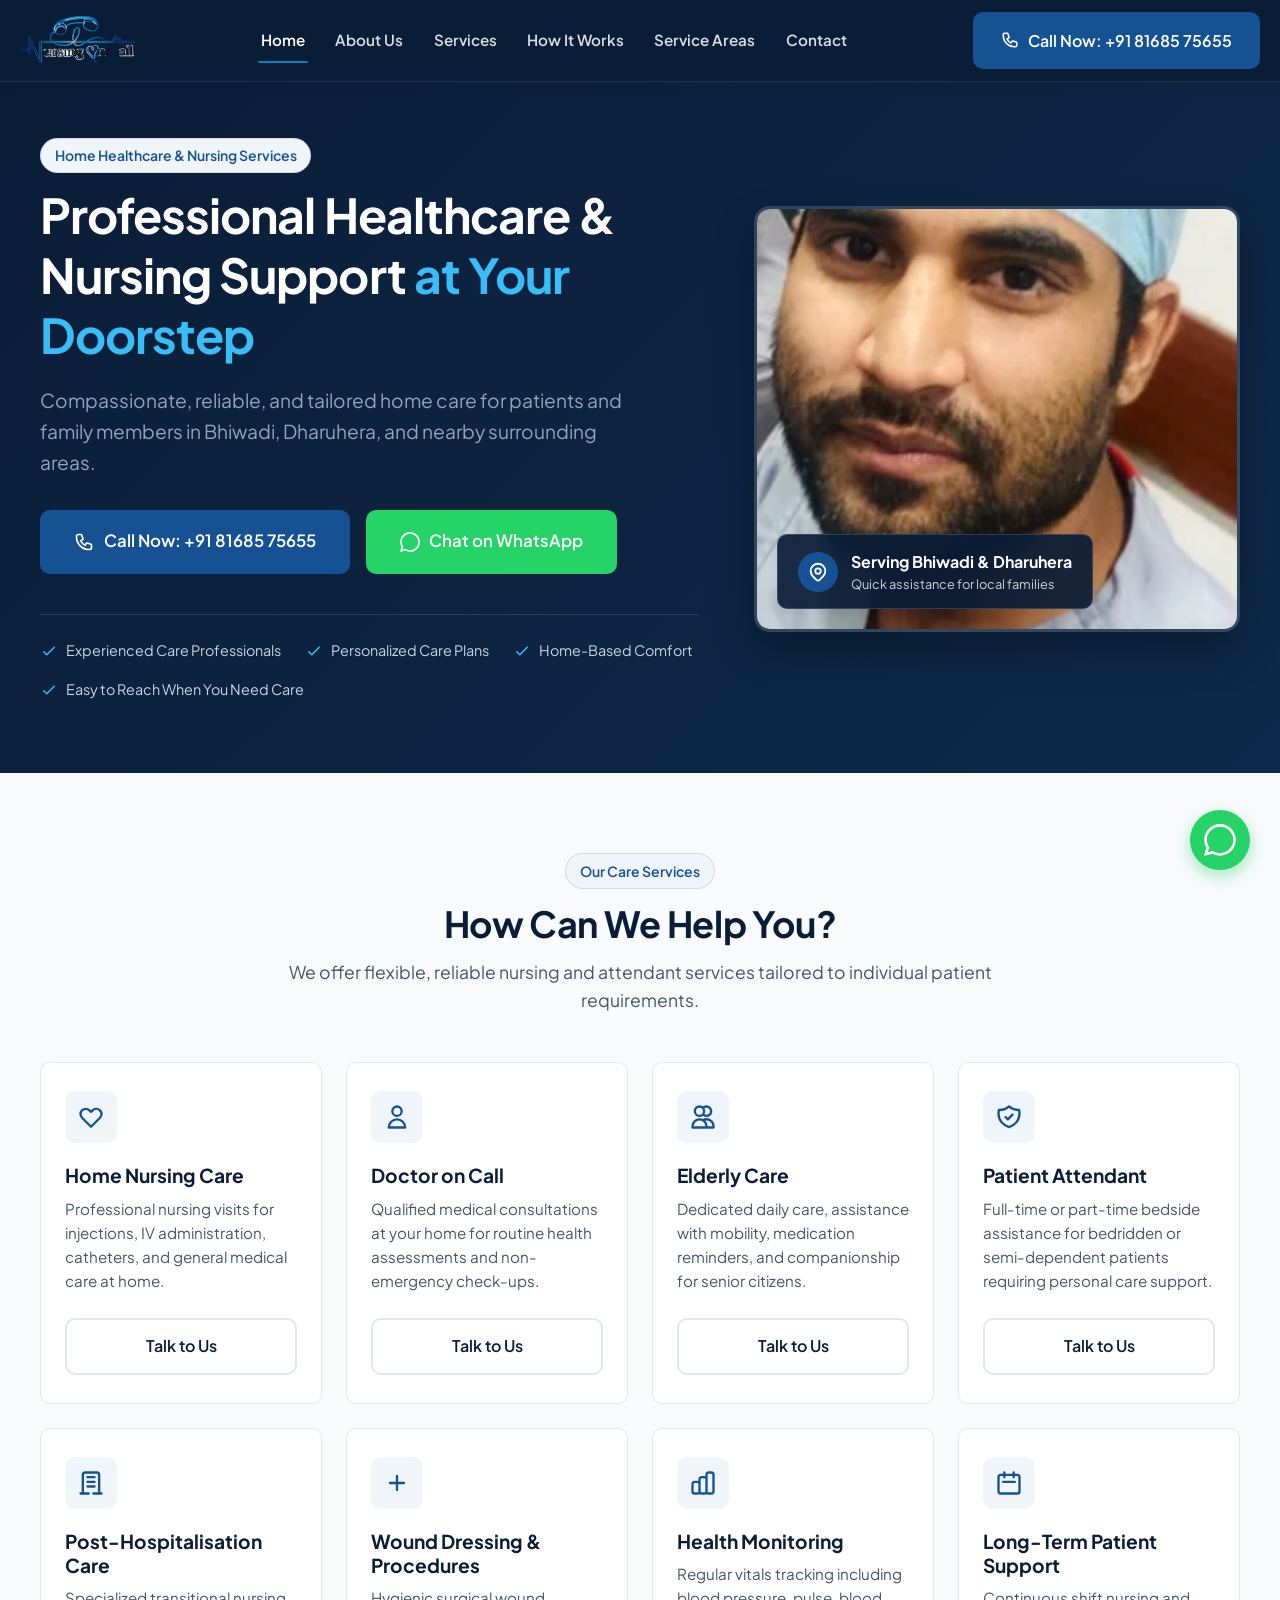
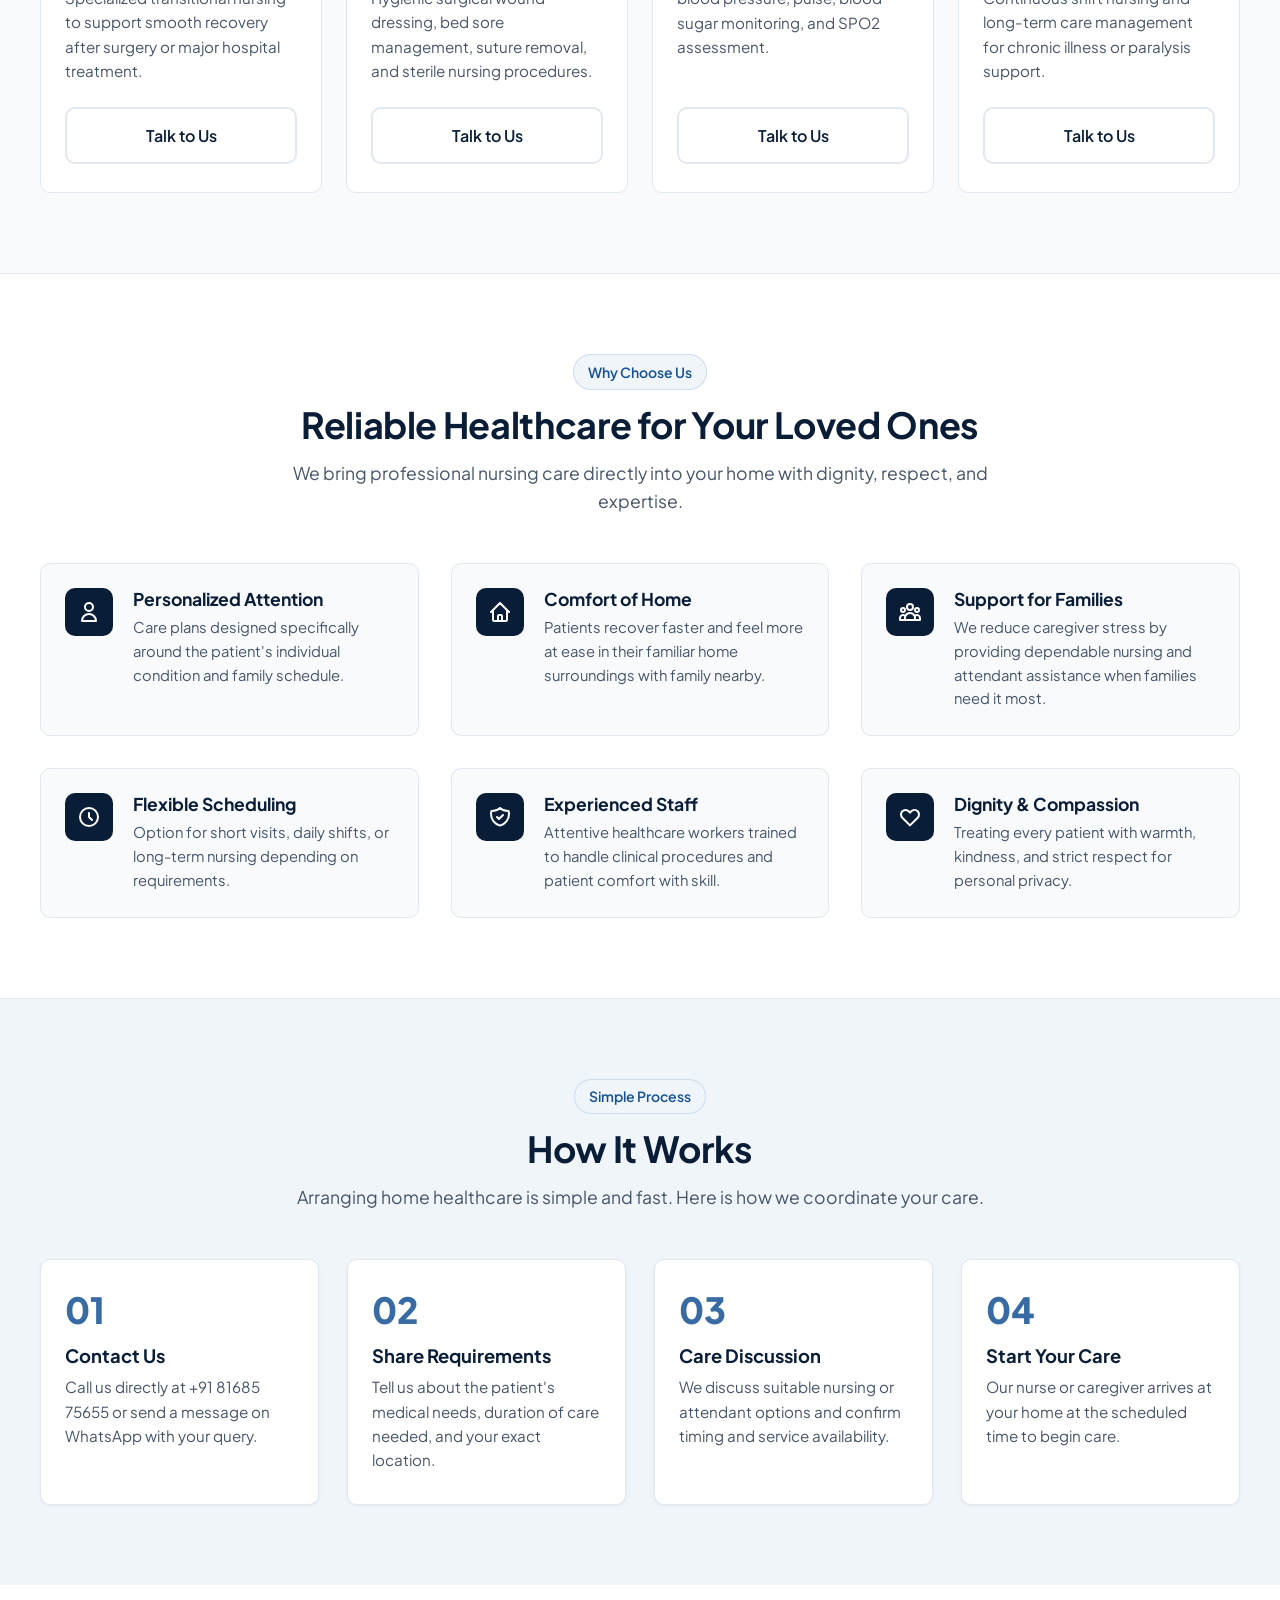
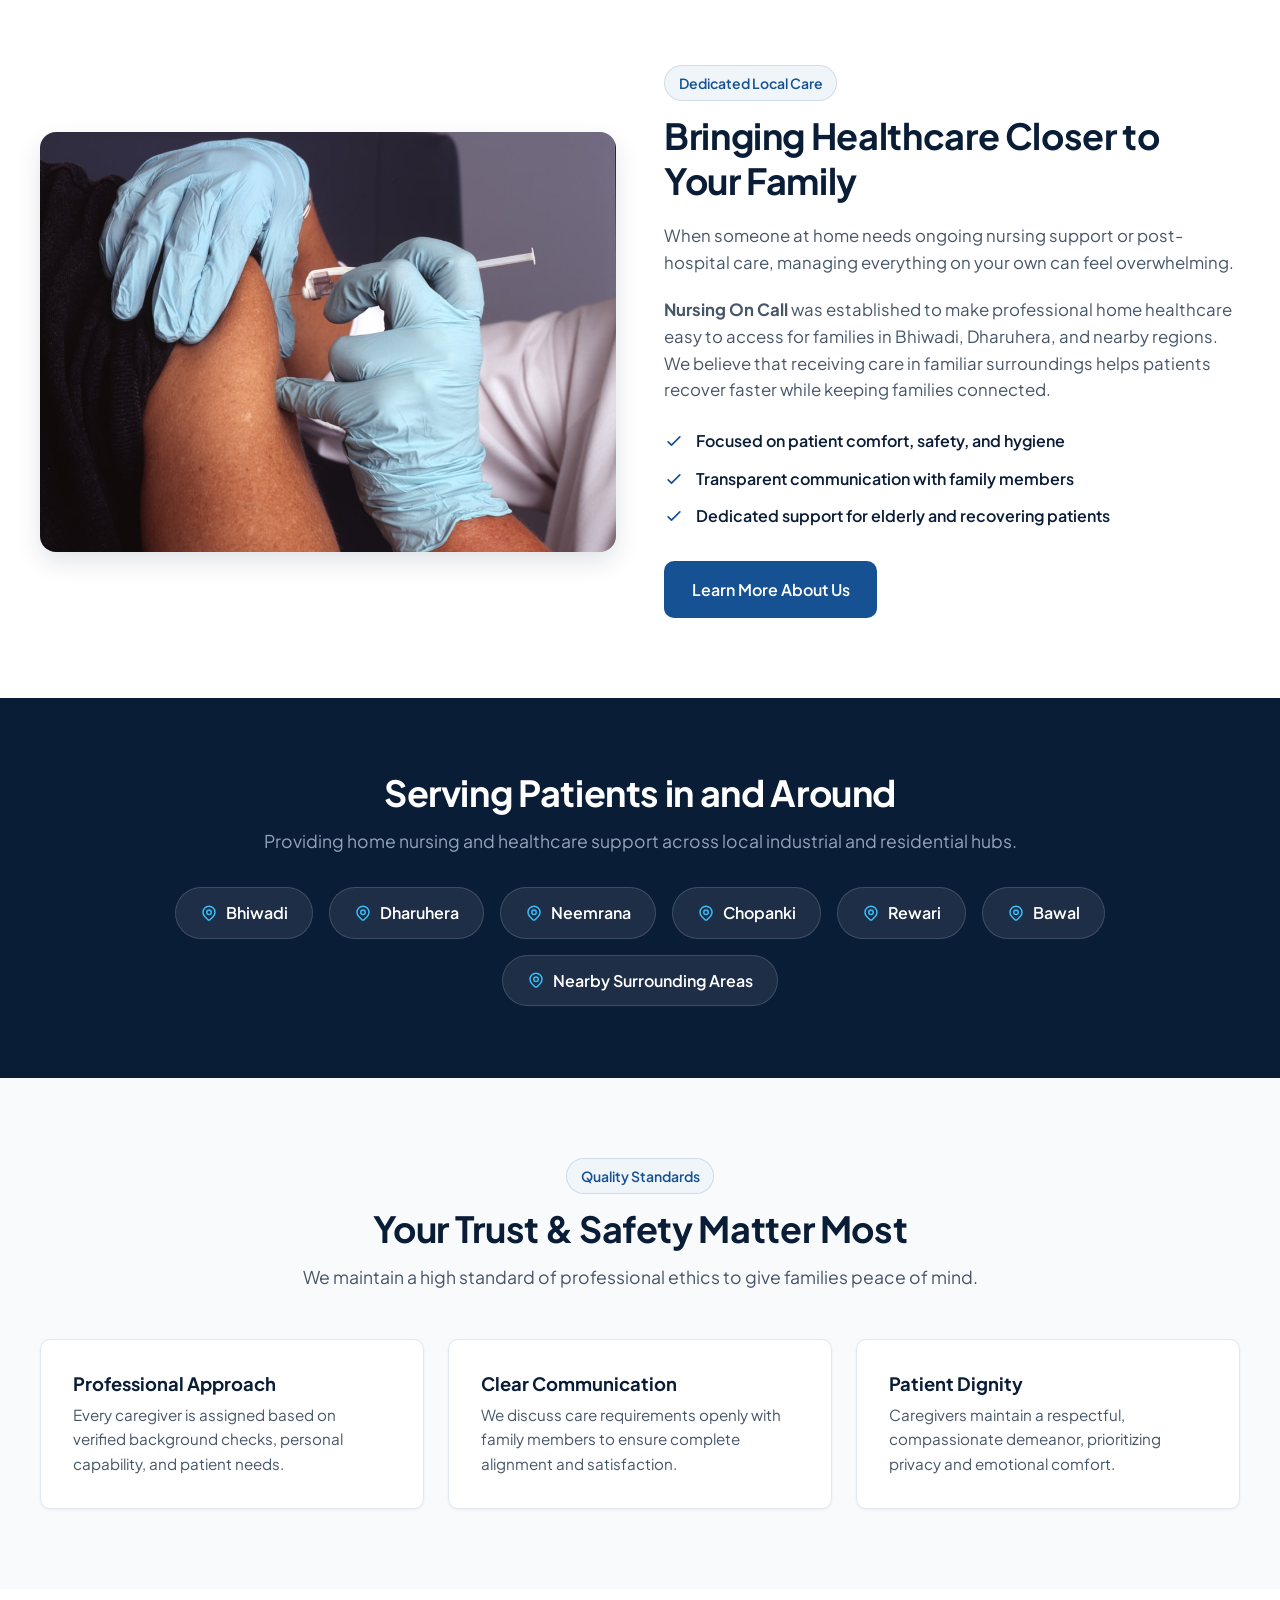
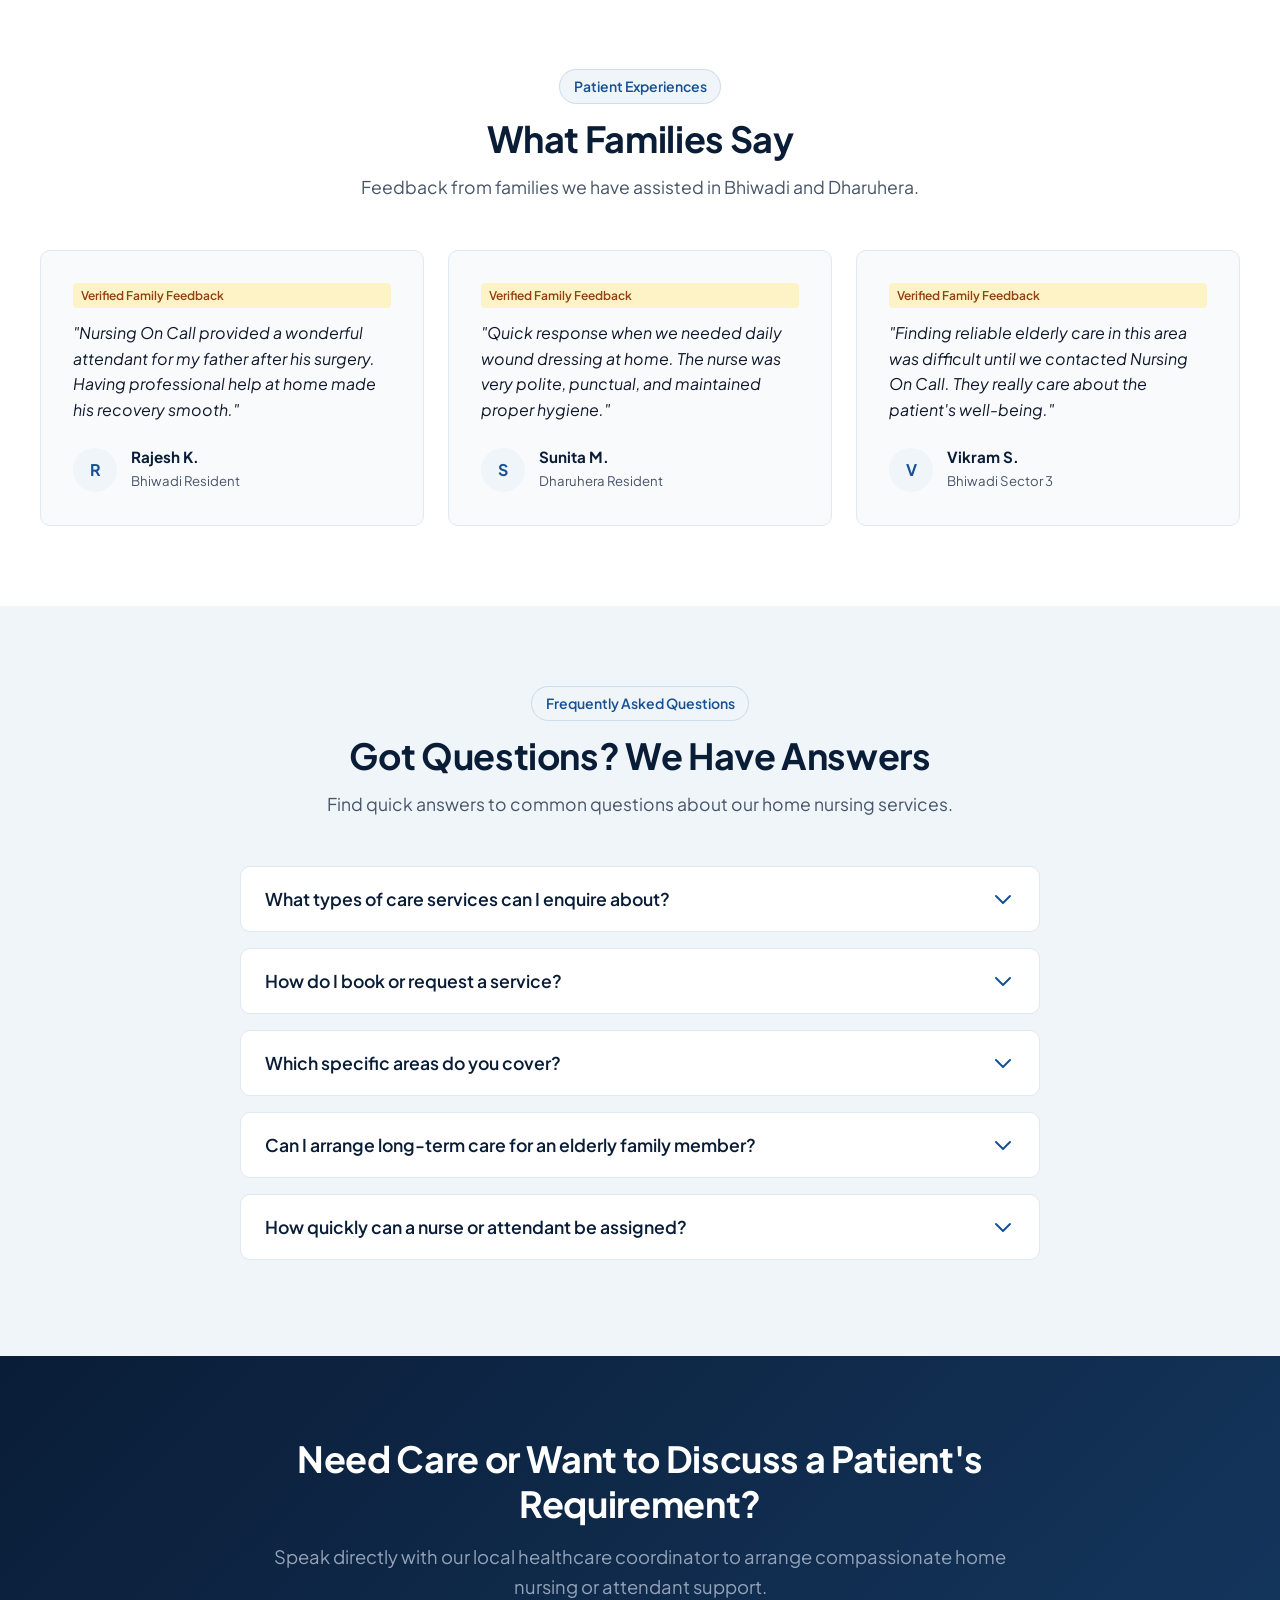
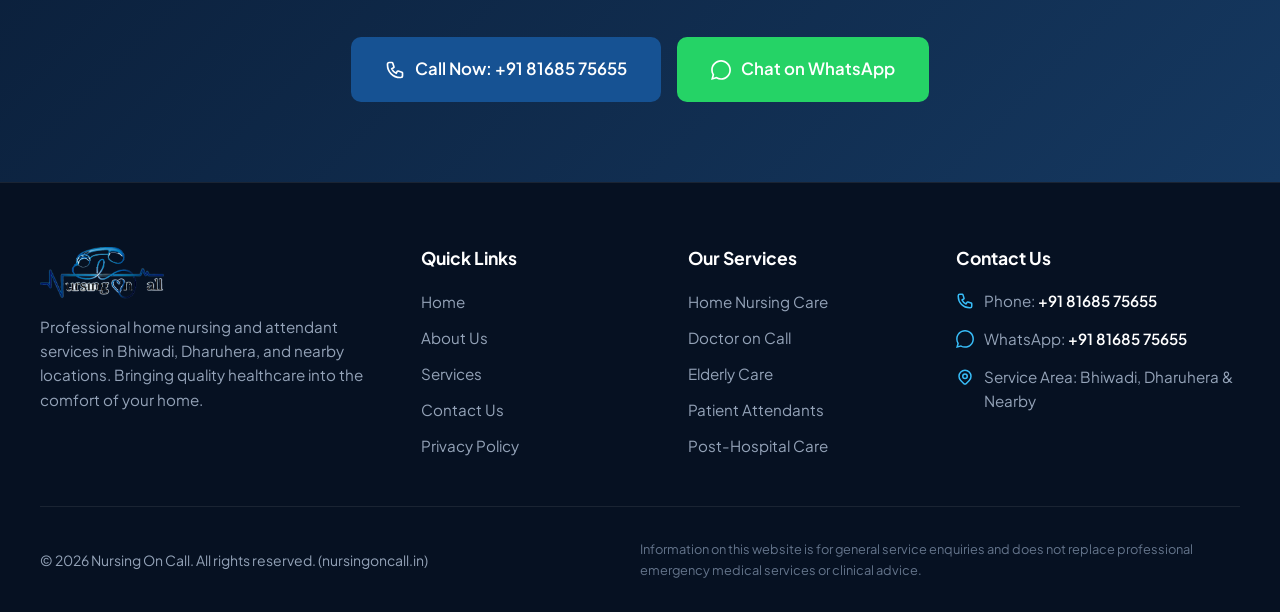
==== index.html @ bca787ae "first commit" ====
<!DOCTYPE html>
<html lang="en">
<head>
  <meta charset="UTF-8">
  <meta name="viewport" content="width=device-width, initial-scale=1.0">
  
  <!-- SEO Primary Meta Tags -->
  <title>Nursing On Call | Home Healthcare & Nursing Services in Bhiwadi & Dharuhera</title>
  <meta name="description" content="Professional home nursing care, doctor on call, elderly assistance, patient attendants, and post-hospitalisation support in Bhiwadi, Dharuhera & nearby areas. Call +91 81685 75655.">
  <meta name="keywords" content="home nursing services in Bhiwadi, nursing services in Bhiwadi, home healthcare in Bhiwadi, nursing support in Dharuhera, doctor on call Bhiwadi, patient attendant Dharuhera">
  <link rel="canonical" href="https://nursingoncall.in/">

  <!-- Open Graph / Facebook / WhatsApp -->
  <meta property="og:type" content="website">
  <meta property="og:url" content="https://nursingoncall.in/">
  <meta property="og:title" content="Nursing On Call | Home Healthcare & Nursing Services in Bhiwadi">
  <meta property="og:description" content="Reliable home nursing, elderly care, patient attendants, and doctor visits in Bhiwadi & Dharuhera. Call +91 81685 75655.">
  <meta property="og:image" content="https://nursingoncall.in/assets/logo_nusing.png">

  <!-- Google Fonts: Plus Jakarta Sans -->
  <link rel="preconnect" href="https://fonts.googleapis.com">
  <link rel="preconnect" href="https://fonts.gstatic.com" crossorigin>
  <link href="https://fonts.googleapis.com/css2?family=Plus+Jakarta+Sans:wght@400;500;600;700;800&display=swap" rel="stylesheet">

  <!-- Main Stylesheet -->
  <link rel="stylesheet" href="css/style.css">

  <!-- Favicon -->
  <link rel="icon" type="image/jpeg" href="assets/logo_nusing.png">
</head>
<body>

  <!-- ==========================================================================
       SITE HEADER & NAVIGATION
       ========================================================================== -->
  <header class="site-header">
    <div class="container header-inner">
      <a href="index.html" class="brand-logo" aria-label="Nursing On Call Homepage">
        <img src="assets/logo_nusing.png" alt="Nursing On Call Logo - Professional Home Healthcare" width="220" height="52">
      </a>

      <!-- Desktop & Mobile Navigation Links -->
      <nav id="navMenu" class="nav-menu" aria-label="Main Navigation">
        <a href="index.html" class="nav-link active">Home</a>
        <a href="about.html" class="nav-link">About Us</a>
        <a href="services.html" class="nav-link">Services</a>
        <a href="#how-it-works" class="nav-link">How It Works</a>
        <a href="#service-areas" class="nav-link">Service Areas</a>
        <a href="contact.html" class="nav-link">Contact</a>
        <div class="mobile-nav-cta">
          <a href="tel:+918168575655" class="btn btn-primary btn-block">
            <svg width="18" height="18" fill="none" stroke="currentColor" viewBox="0 0 24 24"><path stroke-linecap="round" stroke-linejoin="round" stroke-width="2" d="M3 5a2 2 0 012-2h3.28a1 1 0 01.948.684l1.498 4.493a1 1 0 01-.502 1.21l-2.257 1.13a11.042 11.042 0 005.516 5.516l1.13-2.257a1 1 0 011.21-.502l4.493 1.498a1 1 0 01.684.949V19a2 2 0 01-2 2h-1C9.716 21 3 14.284 3 6V5z"/></svg>
            Call +91 81685 75655
          </a>
          <a href="https://wa.me/918168575655?text=Hello%2C%20I%20would%20like%20to%20know%20more%20about%20Nursing%20On%20Call%20services." class="btn btn-whatsapp btn-block" target="_blank" rel="noopener">
            Chat on WhatsApp
          </a>
        </div>
      </nav>

      <!-- Right Actions (Desktop) -->
      <div class="header-actions">
        <a href="tel:+918168575655" class="btn btn-primary btn-header-call">
          <svg width="18" height="18" fill="none" stroke="currentColor" viewBox="0 0 24 24"><path stroke-linecap="round" stroke-linejoin="round" stroke-width="2" d="M3 5a2 2 0 012-2h3.28a1 1 0 01.948.684l1.498 4.493a1 1 0 01-.502 1.21l-2.257 1.13a11.042 11.042 0 005.516 5.516l1.13-2.257a1 1 0 011.21-.502l4.493 1.498a1 1 0 01.684.949V19a2 2 0 01-2 2h-1C9.716 21 3 14.284 3 6V5z"/></svg>
          Call Now: +91 81685 75655
        </a>

        <!-- Mobile Menu Toggle Button -->
        <button id="mobileNavToggle" class="mobile-nav-toggle" aria-label="Toggle navigation menu" aria-expanded="false">
          <svg width="28" height="28" fill="none" stroke="currentColor" viewBox="0 0 24 24">
            <path stroke-linecap="round" stroke-linejoin="round" stroke-width="2" d="M4 6h16M4 12h16M4 18h16"/>
          </svg>
        </button>
      </div>
    </div>
  </header>

  <!-- ==========================================================================
       HERO SECTION
       ========================================================================== -->
  <section class="hero-section">
    <div class="container">
      <div class="hero-grid">
        <div class="hero-content">
          <span class="section-tag">Home Healthcare & Nursing Services</span>
          <h1>Professional Healthcare & Nursing Support <span class="highlight">at Your Doorstep</span></h1>
          <p class="hero-subtitle">
            Compassionate, reliable, and tailored home care for patients and family members in Bhiwadi, Dharuhera, and nearby surrounding areas.
          </p>

          <div class="hero-ctas">
            <a href="tel:+918168575655" class="btn btn-primary btn-lg">
              <svg width="20" height="20" fill="none" stroke="currentColor" viewBox="0 0 24 24"><path stroke-linecap="round" stroke-linejoin="round" stroke-width="2" d="M3 5a2 2 0 012-2h3.28a1 1 0 01.948.684l1.498 4.493a1 1 0 01-.502 1.21l-2.257 1.13a11.042 11.042 0 005.516 5.516l1.13-2.257a1 1 0 011.21-.502l4.493 1.498a1 1 0 01.684.949V19a2 2 0 01-2 2h-1C9.716 21 3 14.284 3 6V5z"/></svg>
              Call Now: +91 81685 75655
            </a>
            <a href="https://wa.me/918168575655?text=Hello%2C%20I%20would%20like%20to%20know%20more%20about%20Nursing%20On%20Call%20services." class="btn btn-whatsapp btn-lg" target="_blank" rel="noopener">
              <svg width="20" height="20" fill="currentColor" viewBox="0 0 24 24"><path d="M.057 24l1.687-6.163c-1.041-1.804-1.588-3.849-1.587-5.946.003-6.556 5.338-11.891 11.893-11.891 3.181.001 6.167 1.24 8.413 3.488 2.245 2.248 3.481 5.236 3.48 8.414-.003 6.557-5.338 11.892-11.893 11.892-1.99-.001-3.951-.5-5.688-1.448l-6.305 1.654zm6.597-3.807c1.676.995 3.276 1.591 5.392 1.592 5.448 0 9.886-4.434 9.889-9.885.002-5.462-4.415-9.89-9.881-9.892-5.452 0-9.887 4.434-9.889 9.884-.001 2.225.651 3.891 1.746 5.634l-.999 3.648 3.742-.981z"/></svg>
              Chat on WhatsApp
            </a>
          </div>

          <!-- Trust Badges Strip -->
          <div class="hero-badge-strip">
            <div class="hero-trust-item">
              <svg width="18" height="18" fill="none" stroke="currentColor" viewBox="0 0 24 24"><path stroke-linecap="round" stroke-linejoin="round" stroke-width="2" d="M5 13l4 4L19 7"/></svg>
              <span>Experienced Care Professionals</span>
            </div>
            <div class="hero-trust-item">
              <svg width="18" height="18" fill="none" stroke="currentColor" viewBox="0 0 24 24"><path stroke-linecap="round" stroke-linejoin="round" stroke-width="2" d="M5 13l4 4L19 7"/></svg>
              <span>Personalized Care Plans</span>
            </div>
            <div class="hero-trust-item">
              <svg width="18" height="18" fill="none" stroke="currentColor" viewBox="0 0 24 24"><path stroke-linecap="round" stroke-linejoin="round" stroke-width="2" d="M5 13l4 4L19 7"/></svg>
              <span>Home-Based Comfort</span>
            </div>
            <div class="hero-trust-item">
              <svg width="18" height="18" fill="none" stroke="currentColor" viewBox="0 0 24 24"><path stroke-linecap="round" stroke-linejoin="round" stroke-width="2" d="M5 13l4 4L19 7"/></svg>
              <span>Easy to Reach When You Need Care</span>
            </div>
          </div>
        </div>

        <div class="hero-image-wrapper">
          <img src="assets/images/hero_nurse_care.png" alt="Nursing On Call nurse providing dedicated care to elderly patient at home" width="600" height="420" loading="eager">
          <div class="hero-floating-card">
            <div class="hero-floating-card-icon">
              <svg width="22" height="22" fill="none" stroke="#FFFFFF" viewBox="0 0 24 24"><path stroke-linecap="round" stroke-linejoin="round" stroke-width="2" d="M17.657 16.657L13.414 20.9a1.998 1.998 0 01-2.827 0l-4.244-4.243a8 8 0 1111.314 0z"/><path stroke-linecap="round" stroke-linejoin="round" stroke-width="2" d="M15 11a3 3 0 11-6 0 3 3 0 016 0z"/></svg>
            </div>
            <div>
              <strong>Serving Bhiwadi & Dharuhera</strong>
              <div style="font-size: 0.8rem; color: #CBD5E1;">Quick assistance for local families</div>
            </div>
          </div>
        </div>
      </div>
    </div>
  </section>

  <!-- ==========================================================================
       QUICK SERVICES SECTION
       ========================================================================== -->
  <section class="services-section" id="services">
    <div class="container">
      <div class="section-header">
        <span class="section-tag">Our Care Services</span>
        <h2>How Can We Help You?</h2>
        <p class="section-desc">We offer flexible, reliable nursing and attendant services tailored to individual patient requirements.</p>
      </div>

      <div class="services-grid">

        <!-- 1. Home Nursing Care -->
        <article class="service-card">
          <div class="service-icon">
            <svg fill="none" stroke="currentColor" viewBox="0 0 24 24"><path stroke-linecap="round" stroke-linejoin="round" stroke-width="2" d="M4.318 6.318a4.5 4.5 0 000 6.364L12 20.364l7.682-7.682a4.5 4.5 0 00-6.364-6.364L12 7.636l-1.318-1.318a4.5 4.5 0 00-6.364 0z"/></svg>
          </div>
          <h3>Home Nursing Care</h3>
          <p>Professional nursing visits for injections, IV administration, catheters, and general medical care at home.</p>
          <a href="#" data-wa-service="Home Nursing Care" class="btn btn-outline btn-block btn-service-enquire" target="_blank" rel="noopener">Talk to Us</a>
        </article>

        <!-- 2. Doctor on Call -->
        <article class="service-card">
          <div class="service-icon">
            <svg fill="none" stroke="currentColor" viewBox="0 0 24 24"><path stroke-linecap="round" stroke-linejoin="round" stroke-width="2" d="M16 7a4 4 0 11-8 0 4 4 0 018 0zM12 14a7 7 0 00-7 7h14a7 7 0 00-7-7z"/></svg>
          </div>
          <h3>Doctor on Call</h3>
          <p>Qualified medical consultations at your home for routine health assessments and non-emergency check-ups.</p>
          <a href="#" data-wa-service="Doctor on Call" class="btn btn-outline btn-block btn-service-enquire" target="_blank" rel="noopener">Talk to Us</a>
        </article>

        <!-- 3. Elderly Care -->
        <article class="service-card">
          <div class="service-icon">
            <svg fill="none" stroke="currentColor" viewBox="0 0 24 24"><path stroke-linecap="round" stroke-linejoin="round" stroke-width="2" d="M12 4.354a4 4 0 110 5.292M15 21H3v-1a6 6 0 0112 0v1zm0 0h6v-1a6 6 0 00-9-5.197M13 7a4 4 0 11-8 0 4 4 0 018 0z"/></svg>
          </div>
          <h3>Elderly Care</h3>
          <p>Dedicated daily care, assistance with mobility, medication reminders, and companionship for senior citizens.</p>
          <a href="#" data-wa-service="Elderly Care" class="btn btn-outline btn-block btn-service-enquire" target="_blank" rel="noopener">Talk to Us</a>
        </article>

        <!-- 4. Patient Attendant -->
        <article class="service-card">
          <div class="service-icon">
            <svg fill="none" stroke="currentColor" viewBox="0 0 24 24"><path stroke-linecap="round" stroke-linejoin="round" stroke-width="2" d="M9 12l2 2 4-4m5.618-4.016A11.955 11.955 0 0112 2.944a11.955 11.955 0 01-8.618 3.04A12.02 12.02 0 003 9c0 5.591 3.824 10.29 9 11.622 5.176-1.332 9-6.03 9-11.622 0-1.042-.133-2.052-.382-3.016z"/></svg>
          </div>
          <h3>Patient Attendant</h3>
          <p>Full-time or part-time bedside assistance for bedridden or semi-dependent patients requiring personal care support.</p>
          <a href="#" data-wa-service="Patient Attendant" class="btn btn-outline btn-block btn-service-enquire" target="_blank" rel="noopener">Talk to Us</a>
        </article>

        <!-- 5. Post-Hospitalisation Care -->
        <article class="service-card">
          <div class="service-icon">
            <svg fill="none" stroke="currentColor" viewBox="0 0 24 24"><path stroke-linecap="round" stroke-linejoin="round" stroke-width="2" d="M19 21V5a2 2 0 00-2-2H7a2 2 0 00-2 2v16m14 0h2m-2 0h-5m-9 0H3m2 0h5M9 7h6m-6 4h6m-6 4h6"/></svg>
          </div>
          <h3>Post-Hospitalisation Care</h3>
          <p>Specialized transitional nursing to support smooth recovery after surgery or major hospital treatment.</p>
          <a href="#" data-wa-service="Post-Hospitalisation Care" class="btn btn-outline btn-block btn-service-enquire" target="_blank" rel="noopener">Talk to Us</a>
        </article>

        <!-- 6. Wound Dressing & Basic Procedures -->
        <article class="service-card">
          <div class="service-icon">
            <svg fill="none" stroke="currentColor" viewBox="0 0 24 24"><path stroke-linecap="round" stroke-linejoin="round" stroke-width="2" d="M12 6v6m0 0v6m0-6h6m-6 0H6"/></svg>
          </div>
          <h3>Wound Dressing & Procedures</h3>
          <p>Hygienic surgical wound dressing, bed sore management, suture removal, and sterile nursing procedures.</p>
          <a href="#" data-wa-service="Wound Dressing & Basic Procedures" class="btn btn-outline btn-block btn-service-enquire" target="_blank" rel="noopener">Talk to Us</a>
        </article>

        <!-- 7. Health Monitoring -->
        <article class="service-card">
          <div class="service-icon">
            <svg fill="none" stroke="currentColor" viewBox="0 0 24 24"><path stroke-linecap="round" stroke-linejoin="round" stroke-width="2" d="M9 19v-6a2 2 0 00-2-2H5a2 2 0 00-2 2v6a2 2 0 002 2h2a2 2 0 002-2zm0 0V9a2 2 0 012-2h2a2 2 0 012 2v10m-6 0a2 2 0 002 2h2a2 2 0 002-2m0 0V5a2 2 0 012-2h2a2 2 0 012 2v14a2 2 0 01-2 2h-2a2 2 0 01-2-2z"/></svg>
          </div>
          <h3>Health Monitoring</h3>
          <p>Regular vitals tracking including blood pressure, pulse, blood sugar monitoring, and SPO2 assessment.</p>
          <a href="#" data-wa-service="Health Monitoring" class="btn btn-outline btn-block btn-service-enquire" target="_blank" rel="noopener">Talk to Us</a>
        </article>

        <!-- 8. Long-Term Patient Support -->
        <article class="service-card">
          <div class="service-icon">
            <svg fill="none" stroke="currentColor" viewBox="0 0 24 24"><path stroke-linecap="round" stroke-linejoin="round" stroke-width="2" d="M8 7V3m8 4V3m-9 8h10M5 21h14a2 2 0 002-2V7a2 2 0 00-2-2H5a2 2 0 00-2 2v12a2 2 0 002 2z"/></svg>
          </div>
          <h3>Long-Term Patient Support</h3>
          <p>Continuous shift nursing and long-term care management for chronic illness or paralysis support.</p>
          <a href="#" data-wa-service="Long-Term Patient Support" class="btn btn-outline btn-block btn-service-enquire" target="_blank" rel="noopener">Talk to Us</a>
        </article>

      </div>
    </div>
  </section>

  <!-- ==========================================================================
       WHY CHOOSE NURSING ON CALL
       ========================================================================== -->
  <section class="why-us-section">
    <div class="container">
      <div class="section-header">
        <span class="section-tag">Why Choose Us</span>
        <h2>Reliable Healthcare for Your Loved Ones</h2>
        <p class="section-desc">We bring professional nursing care directly into your home with dignity, respect, and expertise.</p>
      </div>

      <div class="why-grid">
        <div class="why-card">
          <div class="why-icon">
            <svg fill="none" stroke="currentColor" viewBox="0 0 24 24"><path stroke-linecap="round" stroke-linejoin="round" stroke-width="2" d="M16 7a4 4 0 11-8 0 4 4 0 018 0zM12 14a7 7 0 00-7 7h14a7 7 0 00-7-7z"/></svg>
          </div>
          <div class="why-content">
            <h3>Personalized Attention</h3>
            <p>Care plans designed specifically around the patient's individual condition and family schedule.</p>
          </div>
        </div>

        <div class="why-card">
          <div class="why-icon">
            <svg fill="none" stroke="currentColor" viewBox="0 0 24 24"><path stroke-linecap="round" stroke-linejoin="round" stroke-width="2" d="M3 12l2-2m0 0l7-7 7 7M5 10v10a1 1 0 001 1h3m10-11l2 2m-2-2v10a1 1 0 01-1 1h-3m-6 0a1 1 0 001-1v-4a1 1 0 011-1h2a1 1 0 011 1v4a1 1 0 001 1m-6 0h6"/></svg>
          </div>
          <div class="why-content">
            <h3>Comfort of Home</h3>
            <p>Patients recover faster and feel more at ease in their familiar home surroundings with family nearby.</p>
          </div>
        </div>

        <div class="why-card">
          <div class="why-icon">
            <svg fill="none" stroke="currentColor" viewBox="0 0 24 24"><path stroke-linecap="round" stroke-linejoin="round" stroke-width="2" d="M17 20h5v-2a3 3 0 00-5.356-1.857M17 20H7m10 0v-2c0-.656-.126-1.283-.356-1.857M7 20H2v-2a3 3 0 015.356-1.857M7 20v-2c0-.656.126-1.283.356-1.857m0 0a5.002 5.002 0 019.288 0M15 7a3 3 0 11-6 0 3 3 0 016 0zm6 3a2 2 0 11-4 0 2 2 0 014 0zM7 10a2 2 0 11-4 0 2 2 0 014 0z"/></svg>
          </div>
          <div class="why-content">
            <h3>Support for Families</h3>
            <p>We reduce caregiver stress by providing dependable nursing and attendant assistance when families need it most.</p>
          </div>
        </div>

        <div class="why-card">
          <div class="why-icon">
            <svg fill="none" stroke="currentColor" viewBox="0 0 24 24"><path stroke-linecap="round" stroke-linejoin="round" stroke-width="2" d="M12 8v4l3 3m6-3a9 9 0 11-18 0 9 9 0 0118 0z"/></svg>
          </div>
          <div class="why-content">
            <h3>Flexible Scheduling</h3>
            <p>Option for short visits, daily shifts, or long-term nursing depending on requirements.</p>
          </div>
        </div>

        <div class="why-card">
          <div class="why-icon">
            <svg fill="none" stroke="currentColor" viewBox="0 0 24 24"><path stroke-linecap="round" stroke-linejoin="round" stroke-width="2" d="M9 12l2 2 4-4m5.618-4.016A11.955 11.955 0 0112 2.944a11.955 11.955 0 01-8.618 3.04A12.02 12.02 0 003 9c0 5.591 3.824 10.29 9 11.622 5.176-1.332 9-6.03 9-11.622 0-1.042-.133-2.052-.382-3.016z"/></svg>
          </div>
          <div class="why-content">
            <h3>Experienced Staff</h3>
            <p>Attentive healthcare workers trained to handle clinical procedures and patient comfort with skill.</p>
          </div>
        </div>

        <div class="why-card">
          <div class="why-icon">
            <svg fill="none" stroke="currentColor" viewBox="0 0 24 24"><path stroke-linecap="round" stroke-linejoin="round" stroke-width="2" d="M4.318 6.318a4.5 4.5 0 000 6.364L12 20.364l7.682-7.682a4.5 4.5 0 00-6.364-6.364L12 7.636l-1.318-1.318a4.5 4.5 0 00-6.364 0z"/></svg>
          </div>
          <div class="why-content">
            <h3>Dignity & Compassion</h3>
            <p>Treating every patient with warmth, kindness, and strict respect for personal privacy.</p>
          </div>
        </div>
      </div>
    </div>
  </section>

  <!-- ==========================================================================
       HOW IT WORKS
       ========================================================================== -->
  <section class="how-it-works-section" id="how-it-works">
    <div class="container">
      <div class="section-header">
        <span class="section-tag">Simple Process</span>
        <h2>How It Works</h2>
        <p class="section-desc">Arranging home healthcare is simple and fast. Here is how we coordinate your care.</p>
      </div>

      <div class="steps-grid">
        <div class="step-card">
          <div class="step-number">01</div>
          <h3>Contact Us</h3>
          <p>Call us directly at +91 81685 75655 or send a message on WhatsApp with your query.</p>
        </div>

        <div class="step-card">
          <div class="step-number">02</div>
          <h3>Share Requirements</h3>
          <p>Tell us about the patient's medical needs, duration of care needed, and your exact location.</p>
        </div>

        <div class="step-card">
          <div class="step-number">03</div>
          <h3>Care Discussion</h3>
          <p>We discuss suitable nursing or attendant options and confirm timing and service availability.</p>
        </div>

        <div class="step-card">
          <div class="step-number">04</div>
          <h3>Start Your Care</h3>
          <p>Our nurse or caregiver arrives at your home at the scheduled time to begin care.</p>
        </div>
      </div>
    </div>
  </section>

  <!-- ==========================================================================
       HUMAN CARE / ABOUT SECTION
       ========================================================================== -->
  <section class="human-section">
    <div class="container">
      <div class="human-grid">
        <div class="human-image-wrapper">
          <img src="assets/images/about_home_care.jpg" alt="Nursing On Call representative discussing care plan with family in Bhiwadi" width="600" height="420" loading="lazy">
        </div>
        <div class="human-content">
          <span class="section-tag">Dedicated Local Care</span>
          <h2>Bringing Healthcare Closer to Your Family</h2>
          <p>
            When someone at home needs ongoing nursing support or post-hospital care, managing everything on your own can feel overwhelming.
          </p>
          <p>
            <strong>Nursing On Call</strong> was established to make professional home healthcare easy to access for families in Bhiwadi, Dharuhera, and nearby regions. We believe that receiving care in familiar surroundings helps patients recover faster while keeping families connected.
          </p>

          <ul class="human-bullet-list">
            <li class="human-bullet-item">
              <svg width="20" height="20" fill="none" stroke="currentColor" viewBox="0 0 24 24"><path stroke-linecap="round" stroke-linejoin="round" stroke-width="2" d="M5 13l4 4L19 7"/></svg>
              <span>Focused on patient comfort, safety, and hygiene</span>
            </li>
            <li class="human-bullet-item">
              <svg width="20" height="20" fill="none" stroke="currentColor" viewBox="0 0 24 24"><path stroke-linecap="round" stroke-linejoin="round" stroke-width="2" d="M5 13l4 4L19 7"/></svg>
              <span>Transparent communication with family members</span>
            </li>
            <li class="human-bullet-item">
              <svg width="20" height="20" fill="none" stroke="currentColor" viewBox="0 0 24 24"><path stroke-linecap="round" stroke-linejoin="round" stroke-width="2" d="M5 13l4 4L19 7"/></svg>
              <span>Dedicated support for elderly and recovering patients</span>
            </li>
          </ul>

          <a href="about.html" class="btn btn-primary">Learn More About Us</a>
        </div>
      </div>
    </div>
  </section>

  <!-- ==========================================================================
       SERVICE AREAS SECTION
       ========================================================================== -->
  <section class="service-areas-section" id="service-areas">
    <div class="container">
      <h2>Serving Patients in and Around</h2>
      <p class="section-desc">Providing home nursing and healthcare support across local industrial and residential hubs.</p>

      <div class="locations-grid">
        <div class="location-chip">
          <svg width="18" height="18" fill="none" stroke="currentColor" viewBox="0 0 24 24"><path stroke-linecap="round" stroke-linejoin="round" stroke-width="2" d="M17.657 16.657L13.414 20.9a1.998 1.998 0 01-2.827 0l-4.244-4.243a8 8 0 1111.314 0z"/><path stroke-linecap="round" stroke-linejoin="round" stroke-width="2" d="M15 11a3 3 0 11-6 0 3 3 0 016 0z"/></svg>
          Bhiwadi
        </div>
        <div class="location-chip">
          <svg width="18" height="18" fill="none" stroke="currentColor" viewBox="0 0 24 24"><path stroke-linecap="round" stroke-linejoin="round" stroke-width="2" d="M17.657 16.657L13.414 20.9a1.998 1.998 0 01-2.827 0l-4.244-4.243a8 8 0 1111.314 0z"/><path stroke-linecap="round" stroke-linejoin="round" stroke-width="2" d="M15 11a3 3 0 11-6 0 3 3 0 016 0z"/></svg>
          Dharuhera
        </div>
        <div class="location-chip">
          <svg width="18" height="18" fill="none" stroke="currentColor" viewBox="0 0 24 24"><path stroke-linecap="round" stroke-linejoin="round" stroke-width="2" d="M17.657 16.657L13.414 20.9a1.998 1.998 0 01-2.827 0l-4.244-4.243a8 8 0 1111.314 0z"/><path stroke-linecap="round" stroke-linejoin="round" stroke-width="2" d="M15 11a3 3 0 11-6 0 3 3 0 016 0z"/></svg>
          Neemrana
        </div>
        <div class="location-chip">
          <svg width="18" height="18" fill="none" stroke="currentColor" viewBox="0 0 24 24"><path stroke-linecap="round" stroke-linejoin="round" stroke-width="2" d="M17.657 16.657L13.414 20.9a1.998 1.998 0 01-2.827 0l-4.244-4.243a8 8 0 1111.314 0z"/><path stroke-linecap="round" stroke-linejoin="round" stroke-width="2" d="M15 11a3 3 0 11-6 0 3 3 0 016 0z"/></svg>
          Chopanki
        </div>
        <div class="location-chip">
          <svg width="18" height="18" fill="none" stroke="currentColor" viewBox="0 0 24 24"><path stroke-linecap="round" stroke-linejoin="round" stroke-width="2" d="M17.657 16.657L13.414 20.9a1.998 1.998 0 01-2.827 0l-4.244-4.243a8 8 0 1111.314 0z"/><path stroke-linecap="round" stroke-linejoin="round" stroke-width="2" d="M15 11a3 3 0 11-6 0 3 3 0 016 0z"/></svg>
          Rewari
        </div>
        <div class="location-chip">
          <svg width="18" height="18" fill="none" stroke="currentColor" viewBox="0 0 24 24"><path stroke-linecap="round" stroke-linejoin="round" stroke-width="2" d="M17.657 16.657L13.414 20.9a1.998 1.998 0 01-2.827 0l-4.244-4.243a8 8 0 1111.314 0z"/><path stroke-linecap="round" stroke-linejoin="round" stroke-width="2" d="M15 11a3 3 0 11-6 0 3 3 0 016 0z"/></svg>
          Bawal
        </div>
        <div class="location-chip">
          <svg width="18" height="18" fill="none" stroke="currentColor" viewBox="0 0 24 24"><path stroke-linecap="round" stroke-linejoin="round" stroke-width="2" d="M17.657 16.657L13.414 20.9a1.998 1.998 0 01-2.827 0l-4.244-4.243a8 8 0 1111.314 0z"/><path stroke-linecap="round" stroke-linejoin="round" stroke-width="2" d="M15 11a3 3 0 11-6 0 3 3 0 016 0z"/></svg>
          Nearby Surrounding Areas
        </div>
      </div>
    </div>
  </section>

  <!-- ==========================================================================
       TRUST & SAFETY SECTION
       ========================================================================== -->
  <section class="trust-section">
    <div class="container">
      <div class="section-header">
        <span class="section-tag">Quality Standards</span>
        <h2>Your Trust & Safety Matter Most</h2>
        <p class="section-desc">We maintain a high standard of professional ethics to give families peace of mind.</p>
      </div>

      <div class="trust-grid">
        <div class="trust-card">
          <h3>Professional Approach</h3>
          <p>Every caregiver is assigned based on verified background checks, personal capability, and patient needs.</p>
        </div>
        <div class="trust-card">
          <h3>Clear Communication</h3>
          <p>We discuss care requirements openly with family members to ensure complete alignment and satisfaction.</p>
        </div>
        <div class="trust-card">
          <h3>Patient Dignity</h3>
          <p>Caregivers maintain a respectful, compassionate demeanor, prioritizing privacy and emotional comfort.</p>
        </div>
      </div>
    </div>
  </section>

  <!-- ==========================================================================
       TESTIMONIALS SECTION
       ========================================================================== -->
  <section class="testimonials-section">
    <div class="container">
      <div class="section-header">
        <span class="section-tag">Patient Experiences</span>
        <h2>What Families Say</h2>
        <p class="section-desc">Feedback from families we have assisted in Bhiwadi and Dharuhera.</p>
      </div>

      <div class="testimonials-grid">
        
        <!-- Testimonial 1 -->
        <div class="testimonial-card">
          <span class="placeholder-badge">Verified Family Feedback</span>
          <p class="testimonial-text">"Nursing On Call provided a wonderful attendant for my father after his surgery. Having professional help at home made his recovery smooth."</p>
          <div class="testimonial-author">
            <div class="author-avatar">R</div>
            <div class="author-info">
              <h4>Rajesh K.</h4>
              <span>Bhiwadi Resident</span>
            </div>
          </div>
        </div>

        <!-- Testimonial 2 -->
        <div class="testimonial-card">
          <span class="placeholder-badge">Verified Family Feedback</span>
          <p class="testimonial-text">"Quick response when we needed daily wound dressing at home. The nurse was very polite, punctual, and maintained proper hygiene."</p>
          <div class="testimonial-author">
            <div class="author-avatar">S</div>
            <div class="author-info">
              <h4>Sunita M.</h4>
              <span>Dharuhera Resident</span>
            </div>
          </div>
        </div>

        <!-- Testimonial 3 -->
        <div class="testimonial-card">
          <span class="placeholder-badge">Verified Family Feedback</span>
          <p class="testimonial-text">"Finding reliable elderly care in this area was difficult until we contacted Nursing On Call. They really care about the patient's well-being."</p>
          <div class="testimonial-author">
            <div class="author-avatar">V</div>
            <div class="author-info">
              <h4>Vikram S.</h4>
              <span>Bhiwadi Sector 3</span>
            </div>
          </div>
        </div>

      </div>
    </div>
  </section>

  <!-- ==========================================================================
       FAQ SECTION
       ========================================================================== -->
  <section class="faq-section">
    <div class="container">
      <div class="section-header">
        <span class="section-tag">Frequently Asked Questions</span>
        <h2>Got Questions? We Have Answers</h2>
        <p class="section-desc">Find quick answers to common questions about our home nursing services.</p>
      </div>

      <div class="faq-container">
        
        <div class="faq-item">
          <button class="faq-question">
            <span>What types of care services can I enquire about?</span>
            <svg class="faq-icon" fill="none" stroke="currentColor" viewBox="0 0 24 24"><path stroke-linecap="round" stroke-linejoin="round" stroke-width="2" d="M19 9l-7 7-7-7"/></svg>
          </button>
          <div class="faq-answer">
            <div class="faq-answer-inner">
              You can enquire about home nursing care, doctor home visits, elderly care, patient attendants, post-hospital recovery, wound dressing, and health monitoring.
            </div>
          </div>
        </div>

        <div class="faq-item">
          <button class="faq-question">
            <span>How do I book or request a service?</span>
            <svg class="faq-icon" fill="none" stroke="currentColor" viewBox="0 0 24 24"><path stroke-linecap="round" stroke-linejoin="round" stroke-width="2" d="M19 9l-7 7-7-7"/></svg>
          </button>
          <div class="faq-answer">
            <div class="faq-answer-inner">
              Simply call us at +91 81685 75655 or click the WhatsApp button to chat with our team directly. We will discuss your requirement and confirm staff availability.
            </div>
          </div>
        </div>

        <div class="faq-item">
          <button class="faq-question">
            <span>Which specific areas do you cover?</span>
            <svg class="faq-icon" fill="none" stroke="currentColor" viewBox="0 0 24 24"><path stroke-linecap="round" stroke-linejoin="round" stroke-width="2" d="M19 9l-7 7-7-7"/></svg>
          </button>
          <div class="faq-answer">
            <div class="faq-answer-inner">
              We primarily serve Bhiwadi, Dharuhera, Neemrana, Chopanki, Rewari, Bawal, and nearby industrial/residential sectors. Contact us to verify coverage for your specific location.
            </div>
          </div>
        </div>

        <div class="faq-item">
          <button class="faq-question">
            <span>Can I arrange long-term care for an elderly family member?</span>
            <svg class="faq-icon" fill="none" stroke="currentColor" viewBox="0 0 24 24"><path stroke-linecap="round" stroke-linejoin="round" stroke-width="2" d="M19 9l-7 7-7-7"/></svg>
          </button>
          <div class="faq-answer">
            <div class="faq-answer-inner">
              Yes. We offer flexible shift-based nursing and long-term attendant support for senior citizens needing regular daily assistance.
            </div>
          </div>
        </div>

        <div class="faq-item">
          <button class="faq-question">
            <span>How quickly can a nurse or attendant be assigned?</span>
            <svg class="faq-icon" fill="none" stroke="currentColor" viewBox="0 0 24 24"><path stroke-linecap="round" stroke-linejoin="round" stroke-width="2" d="M19 9l-7 7-7-7"/></svg>
          </button>
          <div class="faq-answer">
            <div class="faq-answer-inner">
              Depending on staff availability and specific service requirements, we aim to coordinate support as promptly as possible after your initial call or message.
            </div>
          </div>
        </div>

      </div>
    </div>
  </section>

  <!-- ==========================================================================
       FINAL CALL-TO-ACTION SECTION
       ========================================================================== -->
  <section class="final-cta-section">
    <div class="container">
      <div class="final-cta-box">
        <h2>Need Care or Want to Discuss a Patient's Requirement?</h2>
        <p>Speak directly with our local healthcare coordinator to arrange compassionate home nursing or attendant support.</p>

        <div class="final-cta-buttons">
          <a href="tel:+918168575655" class="btn btn-primary btn-lg">
            <svg width="20" height="20" fill="none" stroke="currentColor" viewBox="0 0 24 24"><path stroke-linecap="round" stroke-linejoin="round" stroke-width="2" d="M3 5a2 2 0 012-2h3.28a1 1 0 01.948.684l1.498 4.493a1 1 0 01-.502 1.21l-2.257 1.13a11.042 11.042 0 005.516 5.516l1.13-2.257a1 1 0 011.21-.502l4.493 1.498a1 1 0 01.684.949V19a2 2 0 01-2 2h-1C9.716 21 3 14.284 3 6V5z"/></svg>
            Call Now: +91 81685 75655
          </a>
          <a href="https://wa.me/918168575655?text=Hello%2C%20I%20would%20like%20to%20know%20more%20about%20Nursing%20On%20Call%20services." class="btn btn-whatsapp btn-lg" target="_blank" rel="noopener">
            <svg width="20" height="20" fill="currentColor" viewBox="0 0 24 24"><path d="M.057 24l1.687-6.163c-1.041-1.804-1.588-3.849-1.587-5.946.003-6.556 5.338-11.891 11.893-11.891 3.181.001 6.167 1.24 8.413 3.488 2.245 2.248 3.481 5.236 3.48 8.414-.003 6.557-5.338 11.892-11.893 11.892-1.99-.001-3.951-.5-5.688-1.448l-6.305 1.654zm6.597-3.807c1.676.995 3.276 1.591 5.392 1.592 5.448 0 9.886-4.434 9.889-9.885.002-5.462-4.415-9.89-9.881-9.892-5.452 0-9.887 4.434-9.889 9.884-.001 2.225.651 3.891 1.746 5.634l-.999 3.648 3.742-.981z"/></svg>
            Chat on WhatsApp
          </a>
        </div>
      </div>
    </div>
  </section>

  <!-- ==========================================================================
       SITE FOOTER
       ========================================================================== -->
  <footer class="site-footer">
    <div class="container">
      <div class="footer-grid">
        <div class="footer-brand">
          <img src="assets/logo_nusing.png" alt="Nursing On Call Logo" width="200" height="48">
          <p>Professional home nursing and attendant services in Bhiwadi, Dharuhera, and nearby locations. Bringing quality healthcare into the comfort of your home.</p>
        </div>

        <div class="footer-column">
          <h3>Quick Links</h3>
          <ul class="footer-links">
            <li><a href="index.html">Home</a></li>
            <li><a href="about.html">About Us</a></li>
            <li><a href="services.html">Services</a></li>
            <li><a href="contact.html">Contact Us</a></li>
            <li><a href="privacy-policy.html">Privacy Policy</a></li>
          </ul>
        </div>

        <div class="footer-column">
          <h3>Our Services</h3>
          <ul class="footer-links">
            <li><a href="services.html">Home Nursing Care</a></li>
            <li><a href="services.html">Doctor on Call</a></li>
            <li><a href="services.html">Elderly Care</a></li>
            <li><a href="services.html">Patient Attendants</a></li>
            <li><a href="services.html">Post-Hospital Care</a></li>
          </ul>
        </div>

        <div class="footer-column">
          <h3>Contact Us</h3>
          <div class="footer-contact-info">
            <div class="footer-contact-item">
              <svg width="18" height="18" fill="none" stroke="currentColor" viewBox="0 0 24 24"><path stroke-linecap="round" stroke-linejoin="round" stroke-width="2" d="M3 5a2 2 0 012-2h3.28a1 1 0 01.948.684l1.498 4.493a1 1 0 01-.502 1.21l-2.257 1.13a11.042 11.042 0 005.516 5.516l1.13-2.257a1 1 0 011.21-.502l4.493 1.498a1 1 0 01.684.949V19a2 2 0 01-2 2h-1C9.716 21 3 14.284 3 6V5z"/></svg>
              <span>Phone: <a href="tel:+918168575655">+91 81685 75655</a></span>
            </div>
            <div class="footer-contact-item">
              <svg width="18" height="18" fill="currentColor" viewBox="0 0 24 24"><path d="M.057 24l1.687-6.163c-1.041-1.804-1.588-3.849-1.587-5.946.003-6.556 5.338-11.891 11.893-11.891 3.181.001 6.167 1.24 8.413 3.488 2.245 2.248 3.481 5.236 3.48 8.414-.003 6.557-5.338 11.892-11.893 11.892-1.99-.001-3.951-.5-5.688-1.448l-6.305 1.654zm6.597-3.807c1.676.995 3.276 1.591 5.392 1.592 5.448 0 9.886-4.434 9.889-9.885.002-5.462-4.415-9.89-9.881-9.892-5.452 0-9.887 4.434-9.889 9.884-.001 2.225.651 3.891 1.746 5.634l-.999 3.648 3.742-.981z"/></svg>
              <span>WhatsApp: <a href="https://wa.me/918168575655?text=Hello%2C%20I%20would%20like%20to%20know%20more%20about%20Nursing%20On%20Call%20services." target="_blank" rel="noopener">+91 81685 75655</a></span>
            </div>
            <div class="footer-contact-item">
              <svg width="18" height="18" fill="none" stroke="currentColor" viewBox="0 0 24 24"><path stroke-linecap="round" stroke-linejoin="round" stroke-width="2" d="M17.657 16.657L13.414 20.9a1.998 1.998 0 01-2.827 0l-4.244-4.243a8 8 0 1111.314 0z"/><path stroke-linecap="round" stroke-linejoin="round" stroke-width="2" d="M15 11a3 3 0 11-6 0 3 3 0 016 0z"/></svg>
              <span>Service Area: Bhiwadi, Dharuhera & Nearby</span>
            </div>
          </div>
        </div>
      </div>

      <div class="footer-bottom">
        <div>© 2026 Nursing On Call. All rights reserved. (nursingoncall.in)</div>
        <div class="footer-disclaimer">
          Information on this website is for general service enquiries and does not replace professional emergency medical services or clinical advice.
        </div>
      </div>
    </div>
  </footer>

  <!-- ==========================================================================
       PERSISTENT MOBILE BOTTOM ACTION BAR (< 768px)
       ========================================================================== -->
  <div class="mobile-bottom-bar" aria-label="Quick Mobile Actions">
    <a href="tel:+918168575655" class="mobile-action-btn call-btn">
      <svg width="20" height="20" fill="none" stroke="currentColor" viewBox="0 0 24 24"><path stroke-linecap="round" stroke-linejoin="round" stroke-width="2" d="M3 5a2 2 0 012-2h3.28a1 1 0 01.948.684l1.498 4.493a1 1 0 01-.502 1.21l-2.257 1.13a11.042 11.042 0 005.516 5.516l1.13-2.257a1 1 0 011.21-.502l4.493 1.498a1 1 0 01.684.949V19a2 2 0 01-2 2h-1C9.716 21 3 14.284 3 6V5z"/></svg>
      Call Now
    </a>
    <a href="https://wa.me/918168575655?text=Hello%2C%20I%20would%20like%20to%20know%20more%20about%20Nursing%20On%20Call%20services." class="mobile-action-btn wa-btn" target="_blank" rel="noopener">
      <svg width="20" height="20" fill="currentColor" viewBox="0 0 24 24"><path d="M.057 24l1.687-6.163c-1.041-1.804-1.588-3.849-1.587-5.946.003-6.556 5.338-11.891 11.893-11.891 3.181.001 6.167 1.24 8.413 3.488 2.245 2.248 3.481 5.236 3.48 8.414-.003 6.557-5.338 11.892-11.893 11.892-1.99-.001-3.951-.5-5.688-1.448l-6.305 1.654zm6.597-3.807c1.676.995 3.276 1.591 5.392 1.592 5.448 0 9.886-4.434 9.889-9.885.002-5.462-4.415-9.89-9.881-9.892-5.452 0-9.887 4.434-9.889 9.884-.001 2.225.651 3.891 1.746 5.634l-.999 3.648 3.742-.981z"/></svg>
      WhatsApp
    </a>
  </div>

  <!-- ==========================================================================
       FLOATING WHATSAPP BUTTON (GLOBAL)
       ========================================================================== -->
  <a href="https://wa.me/918168575655?text=Hello%2C%20I%20would%20like%20to%20know%20more%20about%20Nursing%20On%20Call%20services." class="floating-wa-btn" target="_blank" rel="noopener" aria-label="Chat with Nursing On Call on WhatsApp">
    <svg viewBox="0 0 24 24"><path d="M.057 24l1.687-6.163c-1.041-1.804-1.588-3.849-1.587-5.946.003-6.556 5.338-11.891 11.893-11.891 3.181.001 6.167 1.24 8.413 3.488 2.245 2.248 3.481 5.236 3.48 8.414-.003 6.557-5.338 11.892-11.893 11.892-1.99-.001-3.951-.5-5.688-1.448l-6.305 1.654zm6.597-3.807c1.676.995 3.276 1.591 5.392 1.592 5.448 0 9.886-4.434 9.889-9.885.002-5.462-4.415-9.89-9.881-9.892-5.452 0-9.887 4.434-9.889 9.884-.001 2.225.651 3.891 1.746 5.634l-.999 3.648 3.742-.981z"/></svg>
    <span class="floating-wa-tooltip">Chat with Nursing On Call</span>
  </a>

  <!-- JavaScript logic -->
  <script src="js/main.js"></script>
</body>
</html>
---- css/style.css ----
/* ==========================================================================
   NURSING ON CALL - OFFICIAL BRAND STYLESHEET
   Domain: nursingoncall.in
   Location: Bhiwadi / Dharuhera, India (+91 81685 75655)
   ========================================================================== */

/* --------------------------------------------------------------------------
   1. DESIGN SYSTEM & CSS VARIABLES
   -------------------------------------------------------------------------- */
:root {
  /* Brand Color Palette (Derived from logo_nusing.png) */
  --navy-dark: #0A1D37;      /* Deep professional dark navy for header/footer */
  --navy-surface: #0F2A4A;   /* Secondary dark surface */
  --blue-primary: #165293;   /* Healthcare blue - primary CTAs & badges */
  --blue-hover: #103F74;     /* Darker blue hover state */
  --blue-light: #F0F5FA;     /* Soft sky blue background for cards/sections */
  --blue-border: #CBD5E1;    /* Subtle border accent */
  --blue-accent: #0284C7;    /* Vibrant accent blue */
  
  /* WhatsApp Brand Color */
  --wa-green: #25D366;
  --wa-green-dark: #1DA851;

  /* Neutral Spectrum */
  --text-main: #0F172A;      /* Primary high-contrast text */
  --text-muted: #475569;     /* Secondary descriptive text */
  --bg-page: #F8FAFC;        /* Body background */
  --bg-white: #FFFFFF;       /* Card white background */
  --border-light: #E2E8F0;   /* Light divider border */

  /* Typography */
  --font-family: 'Plus Jakarta Sans', system-ui, -apple-system, BlinkMacSystemFont, 'Segoe UI', Roboto, sans-serif;
  
  /* Layout & Spacing */
  --container-max: 1240px;
  --radius-sm: 6px;
  --radius-md: 10px;
  --radius-lg: 16px;
  --radius-full: 9999px;
  
  /* Elevation Shadows */
  --shadow-sm: 0 1px 3px rgba(10, 29, 55, 0.06);
  --shadow-md: 0 4px 12px rgba(10, 29, 55, 0.08);
  --shadow-lg: 0 10px 25px rgba(10, 29, 55, 0.12);

  /* Transitions */
  --transition-fast: 0.2s ease;
  --transition-normal: 0.3s ease;
}

/* --------------------------------------------------------------------------
   2. RESET & BASE STYLES
   -------------------------------------------------------------------------- */
*, *::before, *::after {
  box-sizing: border-box;
  margin: 0;
  padding: 0;
}

html {
  font-size: 16px;
  scroll-behavior: smooth;
  -webkit-text-size-adjust: 100%;
}

body {
  font-family: var(--font-family);
  color: var(--text-main);
  background-color: var(--bg-page);
  line-height: 1.6;
  -webkit-font-smoothing: antialiased;
  padding-bottom: 70px; /* Space for mobile bottom action bar */
}

@media (min-width: 768px) {
  body {
    padding-bottom: 0;
  }
}

img {
  max-width: 100%;
  height: auto;
  display: block;
}

a {
  color: var(--blue-primary);
  text-decoration: none;
  transition: color var(--transition-fast);
}

a:hover {
  color: var(--blue-hover);
}

button, input, select, textarea {
  font-family: inherit;
  font-size: inherit;
}

/* Focus styles for Accessibility */
:focus-visible {
  outline: 3px solid var(--blue-accent);
  outline-offset: 2px;
}

.container {
  width: 100%;
  max-width: var(--container-max);
  margin: 0 auto;
  padding: 0 1.25rem;
}

.sr-only {
  position: absolute;
  width: 1px;
  height: 1px;
  padding: 0;
  margin: -1px;
  overflow: hidden;
  clip: rect(0, 0, 0, 0);
  white-space: nowrap;
  border-width: 0;
}

/* --------------------------------------------------------------------------
   3. TYPOGRAPHY & SECTION HEADINGS
   -------------------------------------------------------------------------- */
h1, h2, h3, h4, h5, h6 {
  color: var(--navy-dark);
  font-weight: 700;
  line-height: 1.25;
}

h1 {
  font-size: clamp(2rem, 4vw, 3rem);
  letter-spacing: -0.02em;
}

h2 {
  font-size: clamp(1.6rem, 3vw, 2.25rem);
  letter-spacing: -0.01em;
}

h3 {
  font-size: clamp(1.2rem, 2vw, 1.5rem);
}

.section-tag {
  display: inline-flex;
  align-items: center;
  gap: 0.5rem;
  padding: 0.35rem 0.85rem;
  background-color: var(--blue-light);
  color: var(--blue-primary);
  font-size: 0.875rem;
  font-weight: 600;
  border-radius: var(--radius-full);
  margin-bottom: 0.75rem;
  border: 1px solid rgba(22, 82, 147, 0.15);
}

.section-header {
  text-align: center;
  max-width: 720px;
  margin: 0 auto 3rem auto;
}

.section-header.left-aligned {
  text-align: left;
  margin-left: 0;
}

.section-desc {
  color: var(--text-muted);
  font-size: 1.1rem;
  margin-top: 0.75rem;
}

/* --------------------------------------------------------------------------
   4. BUTTONS & CALL-TO-ACTIONS
   -------------------------------------------------------------------------- */
.btn {
  display: inline-flex;
  align-items: center;
  justify-content: center;
  gap: 0.6rem;
  padding: 0.85rem 1.6rem;
  font-weight: 600;
  font-size: 1rem;
  border-radius: var(--radius-md);
  border: 2px solid transparent;
  cursor: pointer;
  transition: all var(--transition-fast);
  text-align: center;
  white-space: nowrap;
}

.btn-primary {
  background-color: var(--blue-primary);
  color: var(--bg-white);
}

.btn-primary:hover {
  background-color: var(--blue-hover);
  color: var(--bg-white);
  box-shadow: 0 4px 12px rgba(22, 82, 147, 0.25);
}

.btn-whatsapp {
  background-color: var(--wa-green);
  color: var(--bg-white);
}

.btn-whatsapp:hover {
  background-color: var(--wa-green-dark);
  color: var(--bg-white);
  box-shadow: 0 4px 12px rgba(37, 211, 102, 0.3);
}

.btn-outline {
  background-color: transparent;
  color: var(--navy-dark);
  border-color: var(--border-light);
}

.btn-outline:hover {
  background-color: var(--blue-light);
  border-color: var(--blue-primary);
  color: var(--blue-primary);
}

.btn-outline-white {
  background-color: transparent;
  color: var(--bg-white);
  border-color: rgba(255, 255, 255, 0.4);
}

.btn-outline-white:hover {
  background-color: rgba(255, 255, 255, 0.15);
  border-color: var(--bg-white);
  color: var(--bg-white);
}

.btn-lg {
  padding: 1.05rem 2rem;
  font-size: 1.05rem;
}

.btn-sm {
  padding: 0.5rem 1rem;
  font-size: 0.875rem;
}

.btn-block {
  width: 100%;
}

/* --------------------------------------------------------------------------
   5. HEADER & NAVIGATION (FIXED & RESPONSIVE)
   -------------------------------------------------------------------------- */
.site-header {
  position: sticky;
  top: 0;
  z-index: 1000;
  background-color: var(--navy-dark);
  border-bottom: 1px solid rgba(255, 255, 255, 0.1);
  box-shadow: var(--shadow-md);
}

.header-inner {
  display: flex;
  align-items: center;
  justify-content: space-between;
  gap: 1.5rem;
  min-height: 80px;
  padding: 0.75rem 0;
}

.brand-logo {
  display: flex;
  align-items: center;
  flex-shrink: 0;
  text-decoration: none;
}

.brand-logo img {
  height: 48px;
  max-height: 48px;
  width: auto;
  object-fit: contain;
  border-radius: var(--radius-sm);
  transition: transform var(--transition-fast);
}

.brand-logo:hover img {
  transform: scale(1.02);
}

.nav-menu {
  display: flex;
  align-items: center;
  gap: 1.5rem;
  list-style: none;
  margin: 0;
  padding: 0;
}

.nav-link {
  color: rgba(255, 255, 255, 0.85);
  font-size: 0.95rem;
  font-weight: 600;
  padding: 0.4rem 0.2rem;
  position: relative;
  white-space: nowrap;
  transition: color var(--transition-fast);
}

.nav-link:hover,
.nav-link.active {
  color: var(--bg-white);
}

.nav-link.active::after {
  content: '';
  position: absolute;
  bottom: -4px;
  left: 0;
  width: 100%;
  height: 2px;
  background-color: var(--blue-accent);
  border-radius: 2px;
}

/* Mobile CTAs strictly hidden on desktop */
.mobile-nav-cta {
  display: none !important;
}

.header-actions {
  display: flex;
  align-items: center;
  gap: 1rem;
  flex-shrink: 0;
}

.mobile-nav-toggle {
  display: none;
  background: transparent;
  border: 1px solid rgba(255, 255, 255, 0.2);
  border-radius: var(--radius-sm);
  color: var(--bg-white);
  font-size: 1.5rem;
  cursor: pointer;
  padding: 0.4rem 0.6rem;
  align-items: center;
  justify-content: center;
  transition: background-color var(--transition-fast);
}

.mobile-nav-toggle:hover {
  background-color: rgba(255, 255, 255, 0.1);
}

/* --------------------------------------------------------------------------
   RESPONSIVE NAVBAR (MOBILE & TABLET: <= 991px)
   -------------------------------------------------------------------------- */
@media (max-width: 991px) {
  .header-inner {
    min-height: 70px;
    height: 70px;
    padding: 0.5rem 0;
  }

  .brand-logo img {
    height: 42px;
    max-height: 42px;
  }

  .header-actions .btn-header-call span {
    display: none; /* Icon-only on mobile header to save space */
  }

  .header-actions .btn-header-call {
    padding: 0.5rem 0.75rem;
    font-size: 0.875rem;
  }

  .mobile-nav-toggle {
    display: flex;
  }

  .nav-menu {
    position: fixed;
    top: 70px;
    left: 0;
    width: 100%;
    height: calc(100vh - 70px);
    background-color: var(--navy-dark);
    flex-direction: column;
    align-items: stretch;
    padding: 1.5rem 1.25rem;
    gap: 0.5rem;
    overflow-y: auto;
    box-shadow: var(--shadow-lg);
    border-bottom: 3px solid var(--blue-primary);
    transform: translateY(-120%);
    opacity: 0;
    visibility: hidden;
    transition: transform 0.3s cubic-bezier(0.16, 1, 0.3, 1), opacity 0.3s ease, visibility 0.3s ease;
    z-index: 999;
  }

  .nav-menu.is-active {
    transform: translateY(0);
    opacity: 1;
    visibility: visible;
  }

  .nav-link {
    display: block;
    font-size: 1.1rem;
    padding: 0.85rem 1rem;
    border-radius: var(--radius-md);
    border-bottom: 1px solid rgba(255, 255, 255, 0.05);
  }

  .nav-link:hover,
  .nav-link.active {
    background-color: rgba(255, 255, 255, 0.08);
  }

  .nav-link.active::after {
    display: none;
  }

  .mobile-nav-cta {
    display: flex !important;
    flex-direction: column;
    gap: 0.75rem;
    margin-top: 1.5rem;
    padding-top: 1.5rem;
    border-top: 1px solid rgba(255, 255, 255, 0.15);
  }
}

/* --------------------------------------------------------------------------
   6. HERO SECTION
   -------------------------------------------------------------------------- */
.hero-section {
  position: relative;
  background: linear-gradient(135deg, var(--navy-dark) 0%, var(--navy-surface) 100%);
  color: var(--bg-white);
  padding: 3.5rem 0 4.5rem 0;
  overflow: hidden;
}

.hero-grid {
  display: grid;
  grid-template-columns: 1fr;
  gap: 2.5rem;
  align-items: center;
}

@media (min-width: 992px) {
  .hero-grid {
    grid-template-columns: 1.15fr 0.85fr;
    gap: 3.5rem;
  }
}

.hero-content h1 {
  color: var(--bg-white);
  margin-bottom: 1.25rem;
}

.hero-content .highlight {
  color: #38BDF8;
}

.hero-subtitle {
  font-size: 1.2rem;
  color: #94A3B8;
  margin-bottom: 2rem;
  max-width: 600px;
  line-height: 1.6;
}

.hero-ctas {
  display: flex;
  flex-wrap: wrap;
  gap: 1rem;
  margin-bottom: 2.5rem;
}

.hero-badge-strip {
  display: flex;
  flex-wrap: wrap;
  gap: 1rem 1.5rem;
  padding-top: 1.5rem;
  border-top: 1px solid rgba(255, 255, 255, 0.12);
}

.hero-trust-item {
  display: flex;
  align-items: center;
  gap: 0.5rem;
  font-size: 0.9rem;
  color: #CBD5E1;
}

.hero-trust-item svg {
  color: #38BDF8;
  flex-shrink: 0;
}

.hero-image-wrapper {
  position: relative;
  border-radius: var(--radius-lg);
  overflow: hidden;
  box-shadow: 0 20px 40px rgba(0, 0, 0, 0.3);
  border: 3px solid rgba(255, 255, 255, 0.15);
}

.hero-image-wrapper img {
  width: 100%;
  height: 420px;
  object-fit: cover;
}

.hero-floating-card {
  position: absolute;
  bottom: 1.25rem;
  left: 1.25rem;
  background-color: rgba(10, 29, 55, 0.92);
  backdrop-filter: blur(8px);
  padding: 0.85rem 1.25rem;
  border-radius: var(--radius-md);
  border: 1px solid rgba(255, 255, 255, 0.15);
  display: flex;
  align-items: center;
  gap: 0.85rem;
  color: var(--bg-white);
  box-shadow: var(--shadow-md);
}

.hero-floating-card-icon {
  width: 40px;
  height: 40px;
  background-color: var(--blue-primary);
  border-radius: 50%;
  display: flex;
  align-items: center;
  justify-content: center;
}

/* --------------------------------------------------------------------------
   7. QUICK SERVICES SECTION
   -------------------------------------------------------------------------- */
.services-section {
  padding: 5rem 0;
  background-color: var(--bg-page);
}

.services-grid {
  display: grid;
  grid-template-columns: repeat(1, 1fr);
  gap: 1.5rem;
}

@media (min-width: 640px) {
  .services-grid {
    grid-template-columns: repeat(2, 1fr);
  }
}

@media (min-width: 1024px) {
  .services-grid {
    grid-template-columns: repeat(4, 1fr);
  }
}

.service-card {
  background-color: var(--bg-white);
  border: 1px solid var(--border-light);
  border-radius: var(--radius-md);
  padding: 1.75rem 1.5rem;
  display: flex;
  flex-direction: column;
  height: 100%;
  transition: transform var(--transition-fast), box-shadow var(--transition-fast), border-color var(--transition-fast);
}

.service-card:hover {
  transform: translateY(-4px);
  box-shadow: var(--shadow-md);
  border-color: var(--blue-primary);
}

.service-icon {
  width: 52px;
  height: 52px;
  border-radius: var(--radius-md);
  background-color: var(--blue-light);
  color: var(--blue-primary);
  display: flex;
  align-items: center;
  justify-content: center;
  margin-bottom: 1.25rem;
}

.service-icon svg {
  width: 28px;
  height: 28px;
}

.service-card h3 {
  font-size: 1.2rem;
  margin-bottom: 0.6rem;
}

.service-card p {
  color: var(--text-muted);
  font-size: 0.95rem;
  margin-bottom: 1.5rem;
  flex-grow: 1;
}

.service-card .btn-service-enquire {
  margin-top: auto;
}

/* --------------------------------------------------------------------------
   8. WHY CHOOSE NURSING ON CALL
   -------------------------------------------------------------------------- */
.why-us-section {
  padding: 5rem 0;
  background-color: var(--bg-white);
  border-top: 1px solid var(--border-light);
  border-bottom: 1px solid var(--border-light);
}

.why-grid {
  display: grid;
  grid-template-columns: repeat(1, 1fr);
  gap: 2rem;
}

@media (min-width: 768px) {
  .why-grid {
    grid-template-columns: repeat(2, 1fr);
  }
}

@media (min-width: 1024px) {
  .why-grid {
    grid-template-columns: repeat(3, 1fr);
  }
}

.why-card {
  display: flex;
  gap: 1.25rem;
  padding: 1.5rem;
  background-color: var(--bg-page);
  border-radius: var(--radius-md);
  border: 1px solid var(--border-light);
}

.why-icon {
  width: 48px;
  height: 48px;
  background-color: var(--navy-dark);
  color: var(--bg-white);
  border-radius: var(--radius-md);
  display: flex;
  align-items: center;
  justify-content: center;
  flex-shrink: 0;
}

.why-icon svg {
  width: 24px;
  height: 24px;
}

.why-content h3 {
  font-size: 1.1rem;
  margin-bottom: 0.4rem;
}

.why-content p {
  color: var(--text-muted);
  font-size: 0.925rem;
}

/* --------------------------------------------------------------------------
   9. HOW IT WORKS
   -------------------------------------------------------------------------- */
.how-it-works-section {
  padding: 5rem 0;
  background-color: var(--blue-light);
}

.steps-grid {
  display: grid;
  grid-template-columns: repeat(1, 1fr);
  gap: 1.75rem;
}

@media (min-width: 640px) {
  .steps-grid {
    grid-template-columns: repeat(2, 1fr);
  }
}

@media (min-width: 1024px) {
  .steps-grid {
    grid-template-columns: repeat(4, 1fr);
  }
}

.step-card {
  background-color: var(--bg-white);
  border-radius: var(--radius-md);
  padding: 2rem 1.5rem;
  position: relative;
  box-shadow: var(--shadow-sm);
  border: 1px solid var(--border-light);
}

.step-number {
  font-size: 2.25rem;
  font-weight: 800;
  color: var(--blue-primary);
  opacity: 0.85;
  line-height: 1;
  margin-bottom: 1rem;
}

.step-card h3 {
  font-size: 1.15rem;
  margin-bottom: 0.5rem;
}

.step-card p {
  color: var(--text-muted);
  font-size: 0.95rem;
}

/* --------------------------------------------------------------------------
   10. HUMAN CARE / ABOUT SECTION
   -------------------------------------------------------------------------- */
.human-section {
  padding: 5rem 0;
  background-color: var(--bg-white);
}

.human-grid {
  display: grid;
  grid-template-columns: 1fr;
  gap: 3rem;
  align-items: center;
}

@media (min-width: 992px) {
  .human-grid {
    grid-template-columns: 1fr 1fr;
  }
}

.human-image-wrapper {
  position: relative;
  border-radius: var(--radius-lg);
  overflow: hidden;
  box-shadow: var(--shadow-lg);
}

.human-image-wrapper img {
  width: 100%;
  height: 420px;
  object-fit: cover;
}

.human-content h2 {
  margin-bottom: 1.25rem;
}

.human-content p {
  color: var(--text-muted);
  font-size: 1.05rem;
  margin-bottom: 1.25rem;
}

.human-bullet-list {
  list-style: none;
  margin: 1.5rem 0 2rem 0;
  display: flex;
  flex-direction: column;
  gap: 0.75rem;
}

.human-bullet-item {
  display: flex;
  align-items: flex-start;
  gap: 0.75rem;
  font-weight: 600;
  color: var(--navy-dark);
}

.human-bullet-item svg {
  color: var(--blue-primary);
  flex-shrink: 0;
  margin-top: 3px;
}

/* --------------------------------------------------------------------------
   11. SERVICE AREAS SECTION
   -------------------------------------------------------------------------- */
.service-areas-section {
  padding: 4.5rem 0;
  background-color: var(--navy-dark);
  color: var(--bg-white);
  text-align: center;
}

.service-areas-section h2 {
  color: var(--bg-white);
  margin-bottom: 0.5rem;
}

.service-areas-section .section-desc {
  color: #94A3B8;
}

.locations-grid {
  display: flex;
  flex-wrap: wrap;
  justify-content: center;
  gap: 1rem;
  margin-top: 2rem;
}

.location-chip {
  background-color: rgba(255, 255, 255, 0.08);
  border: 1px solid rgba(255, 255, 255, 0.15);
  color: var(--bg-white);
  padding: 0.75rem 1.5rem;
  border-radius: var(--radius-full);
  font-weight: 600;
  display: flex;
  align-items: center;
  gap: 0.5rem;
  transition: all var(--transition-fast);
}

.location-chip:hover {
  background-color: var(--blue-primary);
  border-color: var(--blue-primary);
}

.location-chip svg {
  color: #38BDF8;
}

/* --------------------------------------------------------------------------
   12. TRUST & SAFETY SECTION
   -------------------------------------------------------------------------- */
.trust-section {
  padding: 5rem 0;
  background-color: var(--bg-page);
}

.trust-grid {
  display: grid;
  grid-template-columns: repeat(1, 1fr);
  gap: 1.5rem;
}

@media (min-width: 768px) {
  .trust-grid {
    grid-template-columns: repeat(3, 1fr);
  }
}

.trust-card {
  background-color: var(--bg-white);
  padding: 2rem;
  border-radius: var(--radius-md);
  border: 1px solid var(--border-light);
  box-shadow: var(--shadow-sm);
}

.trust-card h3 {
  font-size: 1.15rem;
  margin-bottom: 0.5rem;
  color: var(--navy-dark);
}

.trust-card p {
  color: var(--text-muted);
  font-size: 0.95rem;
}

/* --------------------------------------------------------------------------
   13. TESTIMONIALS SECTION
   -------------------------------------------------------------------------- */
.testimonials-section {
  padding: 5rem 0;
  background-color: var(--bg-white);
}

.testimonials-grid {
  display: grid;
  grid-template-columns: repeat(1, 1fr);
  gap: 1.5rem;
}

@media (min-width: 768px) {
  .testimonials-grid {
    grid-template-columns: repeat(3, 1fr);
  }
}

.testimonial-card {
  background-color: var(--bg-page);
  padding: 2rem;
  border-radius: var(--radius-md);
  border: 1px solid var(--border-light);
  display: flex;
  flex-direction: column;
  justify-content: space-between;
}

.testimonial-text {
  font-style: italic;
  color: var(--text-main);
  margin-bottom: 1.5rem;
}

.testimonial-author {
  display: flex;
  align-items: center;
  gap: 0.85rem;
}

.author-avatar {
  width: 44px;
  height: 44px;
  background-color: var(--blue-light);
  color: var(--blue-primary);
  border-radius: 50%;
  display: flex;
  align-items: center;
  justify-content: center;
  font-weight: 700;
}

.author-info h4 {
  font-size: 0.95rem;
  margin-bottom: 0.1rem;
}

.author-info span {
  font-size: 0.825rem;
  color: var(--text-muted);
}

.placeholder-badge {
  display: inline-block;
  background-color: #FEF3C7;
  color: #92400E;
  font-size: 0.75rem;
  font-weight: 600;
  padding: 0.2rem 0.5rem;
  border-radius: 4px;
  margin-bottom: 0.75rem;
}

/* --------------------------------------------------------------------------
   14. FAQ SECTION
   -------------------------------------------------------------------------- */
.faq-section {
  padding: 5rem 0;
  background-color: var(--blue-light);
}

.faq-container {
  max-width: 800px;
  margin: 0 auto;
}

.faq-item {
  background-color: var(--bg-white);
  border-radius: var(--radius-md);
  margin-bottom: 1rem;
  border: 1px solid var(--border-light);
  overflow: hidden;
}

.faq-question {
  width: 100%;
  text-align: left;
  padding: 1.25rem 1.5rem;
  background: none;
  border: none;
  font-size: 1.1rem;
  font-weight: 600;
  color: var(--navy-dark);
  display: flex;
  align-items: center;
  justify-content: space-between;
  cursor: pointer;
  gap: 1rem;
}

.faq-question:hover {
  background-color: var(--bg-page);
}

.faq-icon {
  width: 24px;
  height: 24px;
  transition: transform var(--transition-normal);
  color: var(--blue-primary);
  flex-shrink: 0;
}

.faq-item.is-open .faq-icon {
  transform: rotate(180deg);
}

.faq-answer {
  max-height: 0;
  overflow: hidden;
  transition: max-height var(--transition-normal);
}

.faq-answer-inner {
  padding: 0 1.5rem 1.5rem 1.5rem;
  color: var(--text-muted);
  font-size: 1rem;
  line-height: 1.6;
}

/* --------------------------------------------------------------------------
   15. FINAL CTA SECTION
   -------------------------------------------------------------------------- */
.final-cta-section {
  padding: 5rem 0;
  background: linear-gradient(135deg, var(--navy-dark) 0%, #153860 100%);
  color: var(--bg-white);
  text-align: center;
}

.final-cta-box {
  max-width: 760px;
  margin: 0 auto;
}

.final-cta-box h2 {
  color: var(--bg-white);
  margin-bottom: 1rem;
}

.final-cta-box p {
  color: #94A3B8;
  font-size: 1.15rem;
  margin-bottom: 2.25rem;
}

.final-cta-buttons {
  display: flex;
  justify-content: center;
  flex-wrap: wrap;
  gap: 1rem;
}

/* --------------------------------------------------------------------------
   16. FOOTER
   -------------------------------------------------------------------------- */
.site-footer {
  background-color: #061122;
  color: #94A3B8;
  padding: 4rem 0 2rem 0;
  border-top: 1px solid rgba(255, 255, 255, 0.08);
}

.footer-grid {
  display: grid;
  grid-template-columns: repeat(1, 1fr);
  gap: 2.5rem;
  margin-bottom: 3rem;
}

@media (min-width: 768px) {
  .footer-grid {
    grid-template-columns: 1.5fr 1fr 1fr 1.25fr;
  }
}

.footer-brand img {
  height: 52px;
  width: auto;
  margin-bottom: 1rem;
  border-radius: var(--radius-sm);
}

.footer-brand p {
  font-size: 0.95rem;
  line-height: 1.6;
}

.footer-column h3 {
  color: var(--bg-white);
  font-size: 1.1rem;
  margin-bottom: 1.25rem;
}

.footer-links {
  list-style: none;
  display: flex;
  flex-direction: column;
  gap: 0.65rem;
}

.footer-links a {
  color: #94A3B8;
  font-size: 0.95rem;
}

.footer-links a:hover {
  color: var(--bg-white);
}

.footer-contact-info {
  display: flex;
  flex-direction: column;
  gap: 0.85rem;
  font-size: 0.95rem;
}

.footer-contact-item {
  display: flex;
  align-items: flex-start;
  gap: 0.65rem;
}

.footer-contact-item svg {
  color: #38BDF8;
  flex-shrink: 0;
  margin-top: 3px;
}

.footer-contact-item a {
  color: var(--bg-white);
  font-weight: 600;
}

.footer-bottom {
  padding-top: 2rem;
  border-top: 1px solid rgba(255, 255, 255, 0.08);
  display: flex;
  flex-direction: column;
  align-items: center;
  gap: 1rem;
  text-align: center;
  font-size: 0.875rem;
}

@media (min-width: 768px) {
  .footer-bottom {
    flex-direction: row;
    justify-content: space-between;
    text-align: left;
  }
}

.footer-disclaimer {
  max-width: 600px;
  font-size: 0.8rem;
  color: #64748B;
}

/* --------------------------------------------------------------------------
   17. PERSISTENT MOBILE BOTTOM ACTION BAR
   -------------------------------------------------------------------------- */
.mobile-bottom-bar {
  display: flex;
  position: fixed;
  bottom: 0;
  left: 0;
  width: 100%;
  height: 64px;
  background-color: var(--navy-dark);
  border-top: 1px solid rgba(255, 255, 255, 0.15);
  z-index: 999;
  box-shadow: 0 -4px 15px rgba(0, 0, 0, 0.2);
}

@media (min-width: 768px) {
  .mobile-bottom-bar {
    display: none;
  }
}

.mobile-action-btn {
  flex: 1;
  display: flex;
  align-items: center;
  justify-content: center;
  gap: 0.5rem;
  color: var(--bg-white);
  font-weight: 700;
  font-size: 0.95rem;
  text-decoration: none;
}

.mobile-action-btn.call-btn {
  background-color: var(--blue-primary);
}

.mobile-action-btn.wa-btn {
  background-color: var(--wa-green);
}

/* --------------------------------------------------------------------------
   18. FLOATING WHATSAPP BUTTON (DESKTOP & GLOBAL)
   -------------------------------------------------------------------------- */
.floating-wa-btn {
  position: fixed;
  bottom: 80px;
  right: 20px;
  z-index: 998;
  background-color: var(--wa-green);
  color: var(--bg-white);
  width: 56px;
  height: 56px;
  border-radius: 50%;
  display: flex;
  align-items: center;
  justify-content: center;
  box-shadow: 0 6px 16px rgba(37, 211, 102, 0.4);
  transition: transform var(--transition-fast), background-color var(--transition-fast);
}

@media (min-width: 768px) {
  .floating-wa-btn {
    bottom: 30px;
    right: 30px;
    width: 60px;
    height: 60px;
  }
}

.floating-wa-btn:hover {
  background-color: var(--wa-green-dark);
  transform: scale(1.08);
  color: var(--bg-white);
}

.floating-wa-btn svg {
  width: 32px;
  height: 32px;
  fill: currentColor;
}

.floating-wa-tooltip {
  position: absolute;
  right: 70px;
  background-color: var(--navy-dark);
  color: var(--bg-white);
  padding: 0.5rem 0.85rem;
  border-radius: var(--radius-md);
  font-size: 0.85rem;
  font-weight: 600;
  white-space: nowrap;
  opacity: 0;
  visibility: hidden;
  pointer-events: none;
  transition: all var(--transition-fast);
  box-shadow: var(--shadow-md);
}

.floating-wa-btn:hover .floating-wa-tooltip {
  opacity: 1;
  visibility: visible;
}

/* --------------------------------------------------------------------------
   19. FORM STYLES (CONTACT PAGE)
   -------------------------------------------------------------------------- */
.contact-grid {
  display: grid;
  grid-template-columns: 1fr;
  gap: 3rem;
}

@media (min-width: 992px) {
  .contact-grid {
    grid-template-columns: 1fr 1.25fr;
  }
}

.contact-card-box {
  background-color: var(--bg-white);
  border-radius: var(--radius-lg);
  padding: 2.5rem;
  border: 1px solid var(--border-light);
  box-shadow: var(--shadow-md);
}

.form-group {
  margin-bottom: 1.25rem;
}

.form-label {
  display: block;
  font-weight: 600;
  font-size: 0.95rem;
  margin-bottom: 0.4rem;
  color: var(--navy-dark);
}

.form-control {
  width: 100%;
  padding: 0.85rem 1rem;
  border: 1px solid var(--border-light);
  border-radius: var(--radius-md);
  font-size: 1rem;
  color: var(--text-main);
  background-color: var(--bg-page);
  transition: border-color var(--transition-fast), background-color var(--transition-fast);
}

.form-control:focus {
  outline: none;
  border-color: var(--blue-primary);
  background-color: var(--bg-white);
}

textarea.form-control {
  resize: vertical;
  min-height: 120px;
}

.contact-direct-cards {
  display: flex;
  flex-direction: column;
  gap: 1.25rem;
  margin-bottom: 2rem;
}

.contact-info-card {
  background-color: var(--bg-white);
  padding: 1.5rem;
  border-radius: var(--radius-md);
  border: 1px solid var(--border-light);
  display: flex;
  align-items: center;
  gap: 1.25rem;
}

.contact-info-icon {
  width: 48px;
  height: 48px;
  border-radius: var(--radius-md);
  background-color: var(--blue-light);
  color: var(--blue-primary);
  display: flex;
  align-items: center;
  justify-content: center;
  flex-shrink: 0;
}

/* --------------------------------------------------------------------------
   20. INNER PAGE HEADERS & DISCLAIMERS
   -------------------------------------------------------------------------- */
.page-banner {
  background: linear-gradient(135deg, var(--navy-dark) 0%, var(--navy-surface) 100%);
  color: var(--bg-white);
  padding: 4rem 0 3.5rem 0;
  text-align: center;
}

.page-banner h1 {
  color: var(--bg-white);
  margin-bottom: 0.5rem;
}

.page-banner p {
  color: #94A3B8;
  font-size: 1.15rem;
  max-width: 600px;
  margin: 0 auto;
}

.medical-disclaimer-box {
  background-color: #EFF6FF;
  border-left: 4px solid var(--blue-primary);
  padding: 1.25rem 1.5rem;
  border-radius: 0 var(--radius-md) var(--radius-md) 0;
  margin: 2.5rem 0;
  color: #1E40AF;
  font-size: 0.95rem;
}
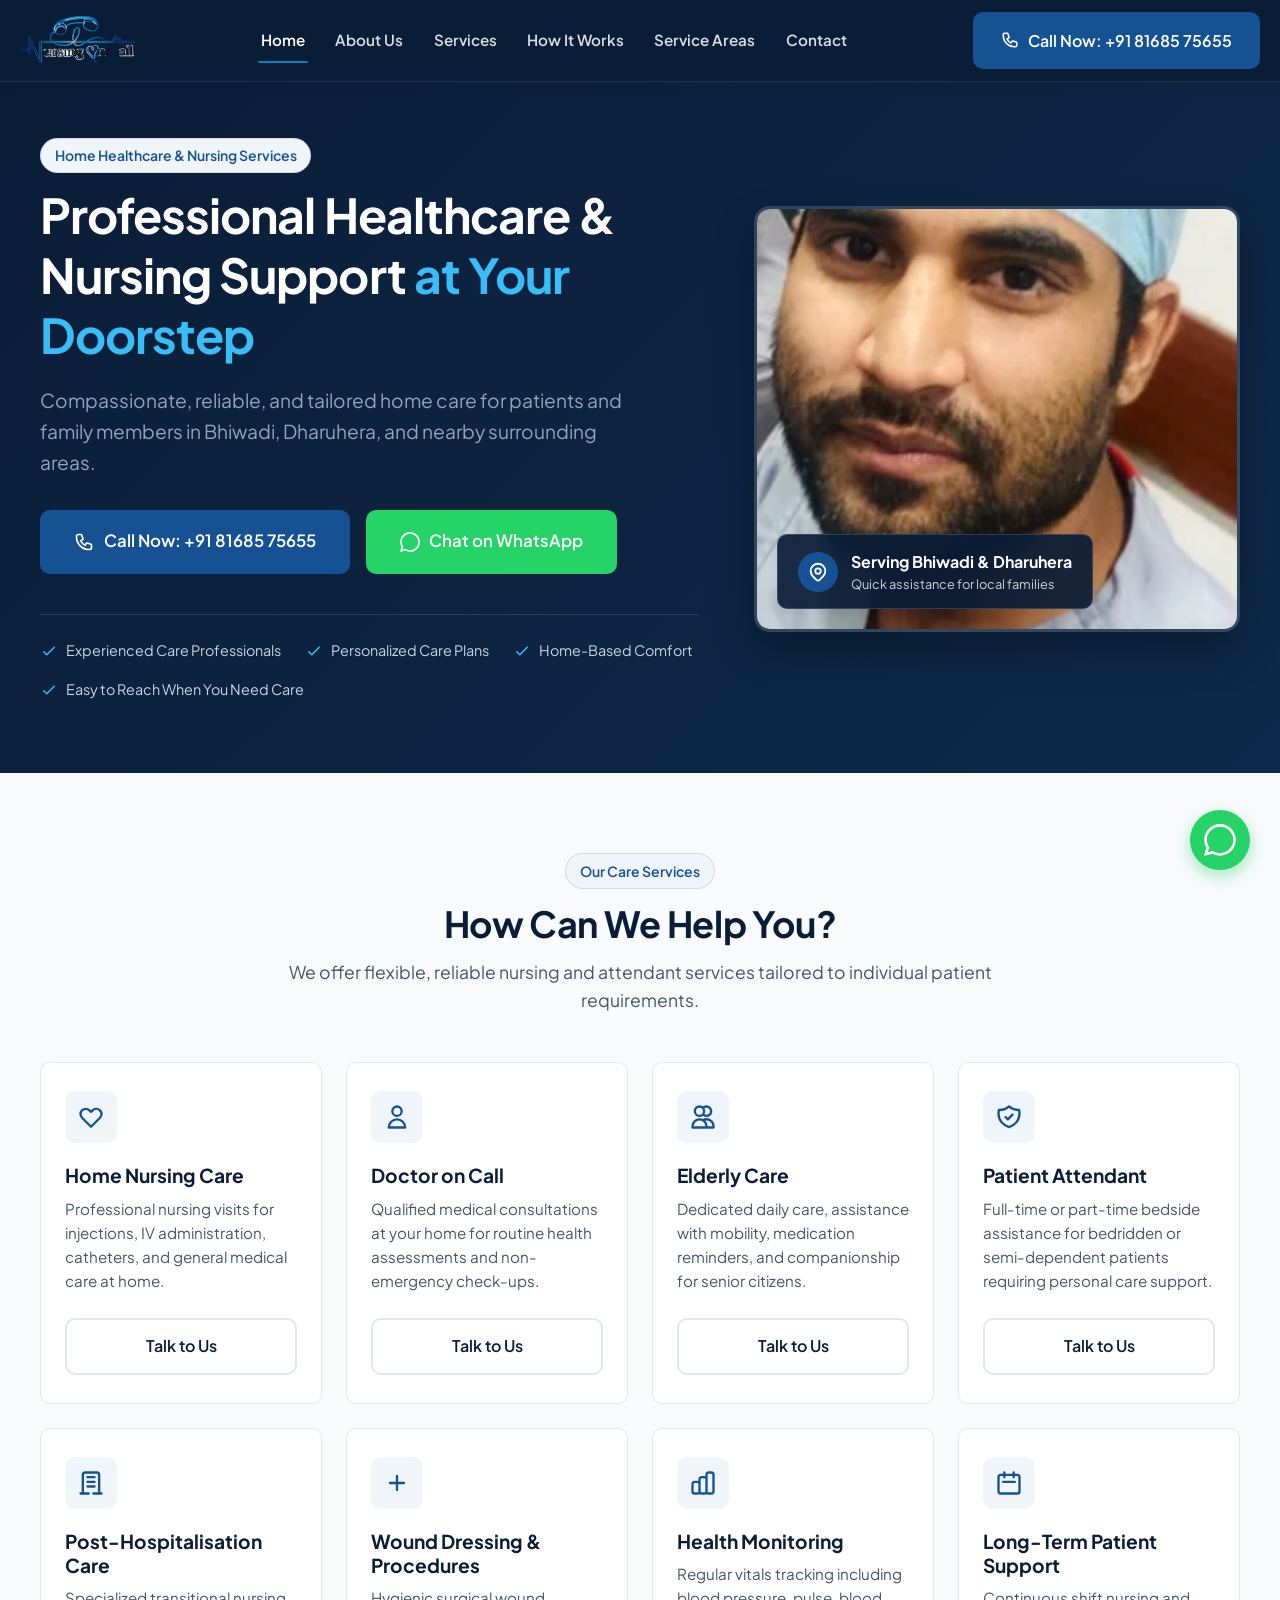
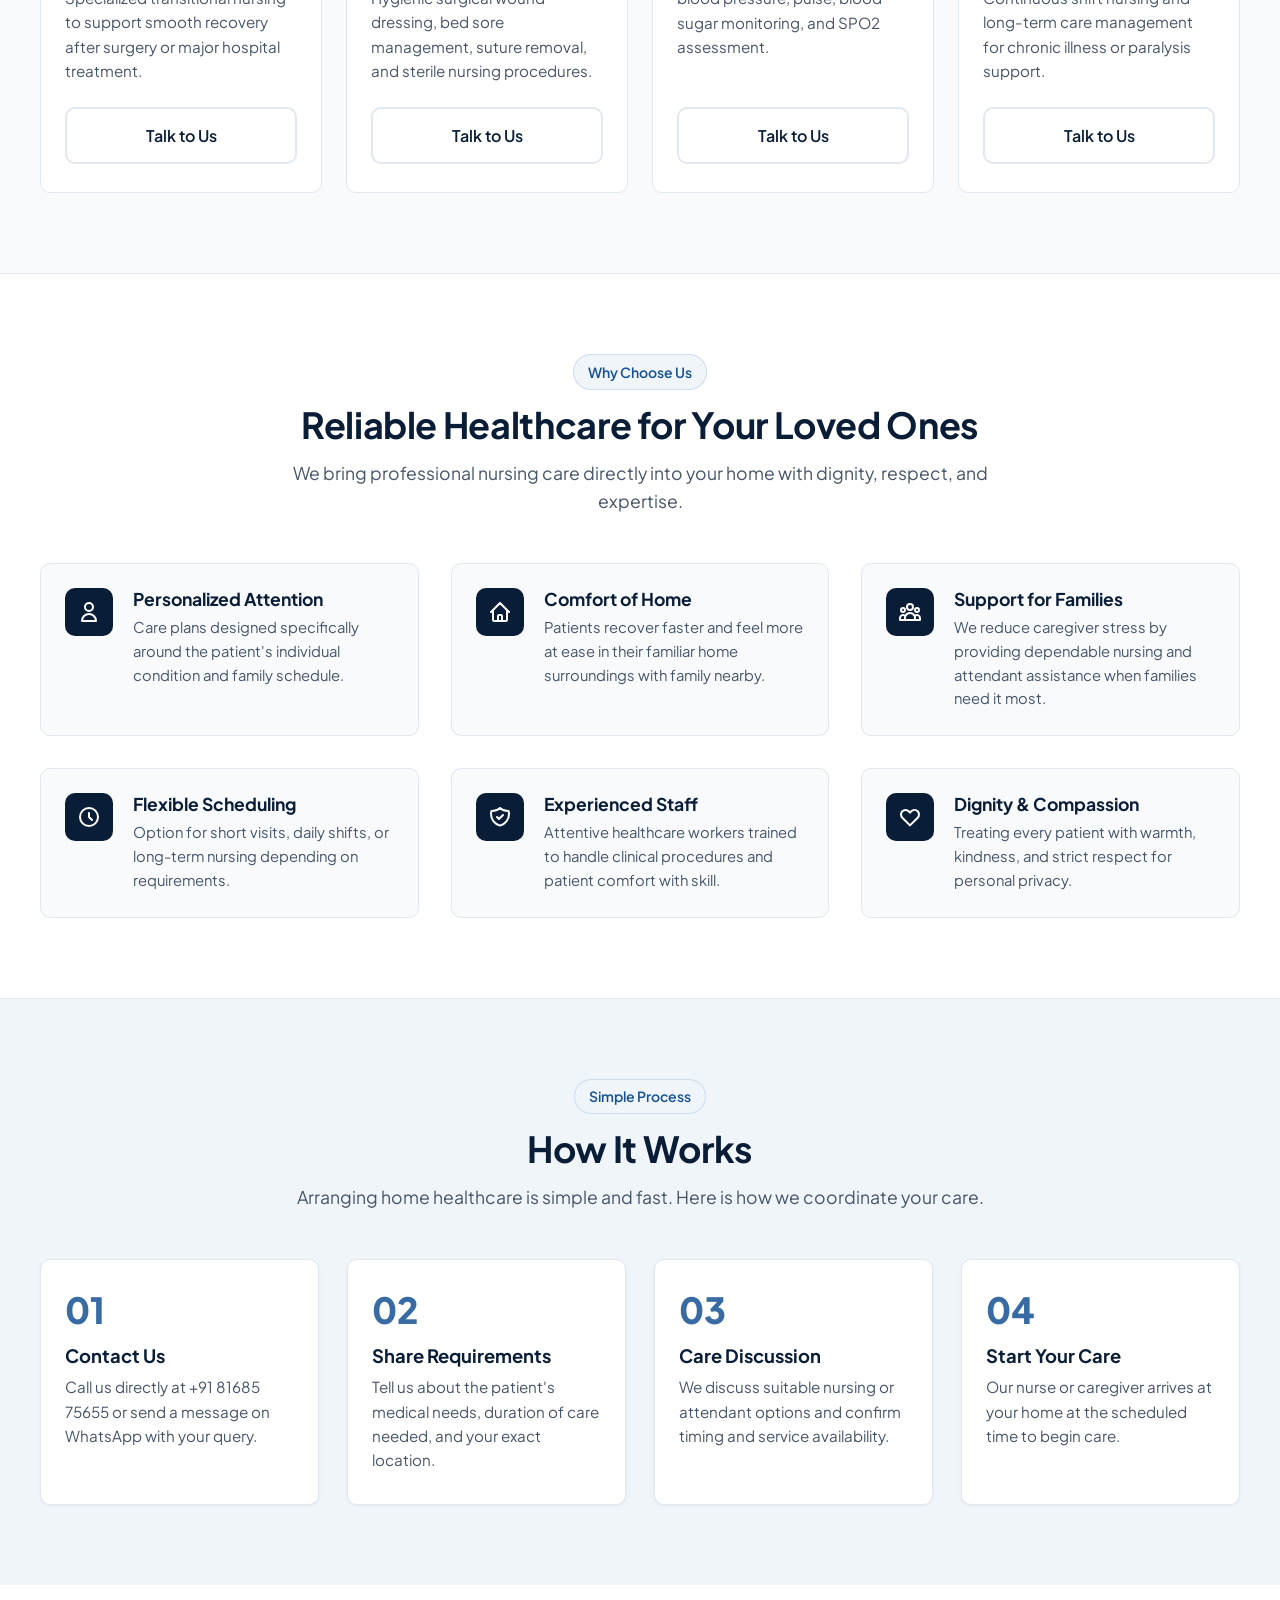
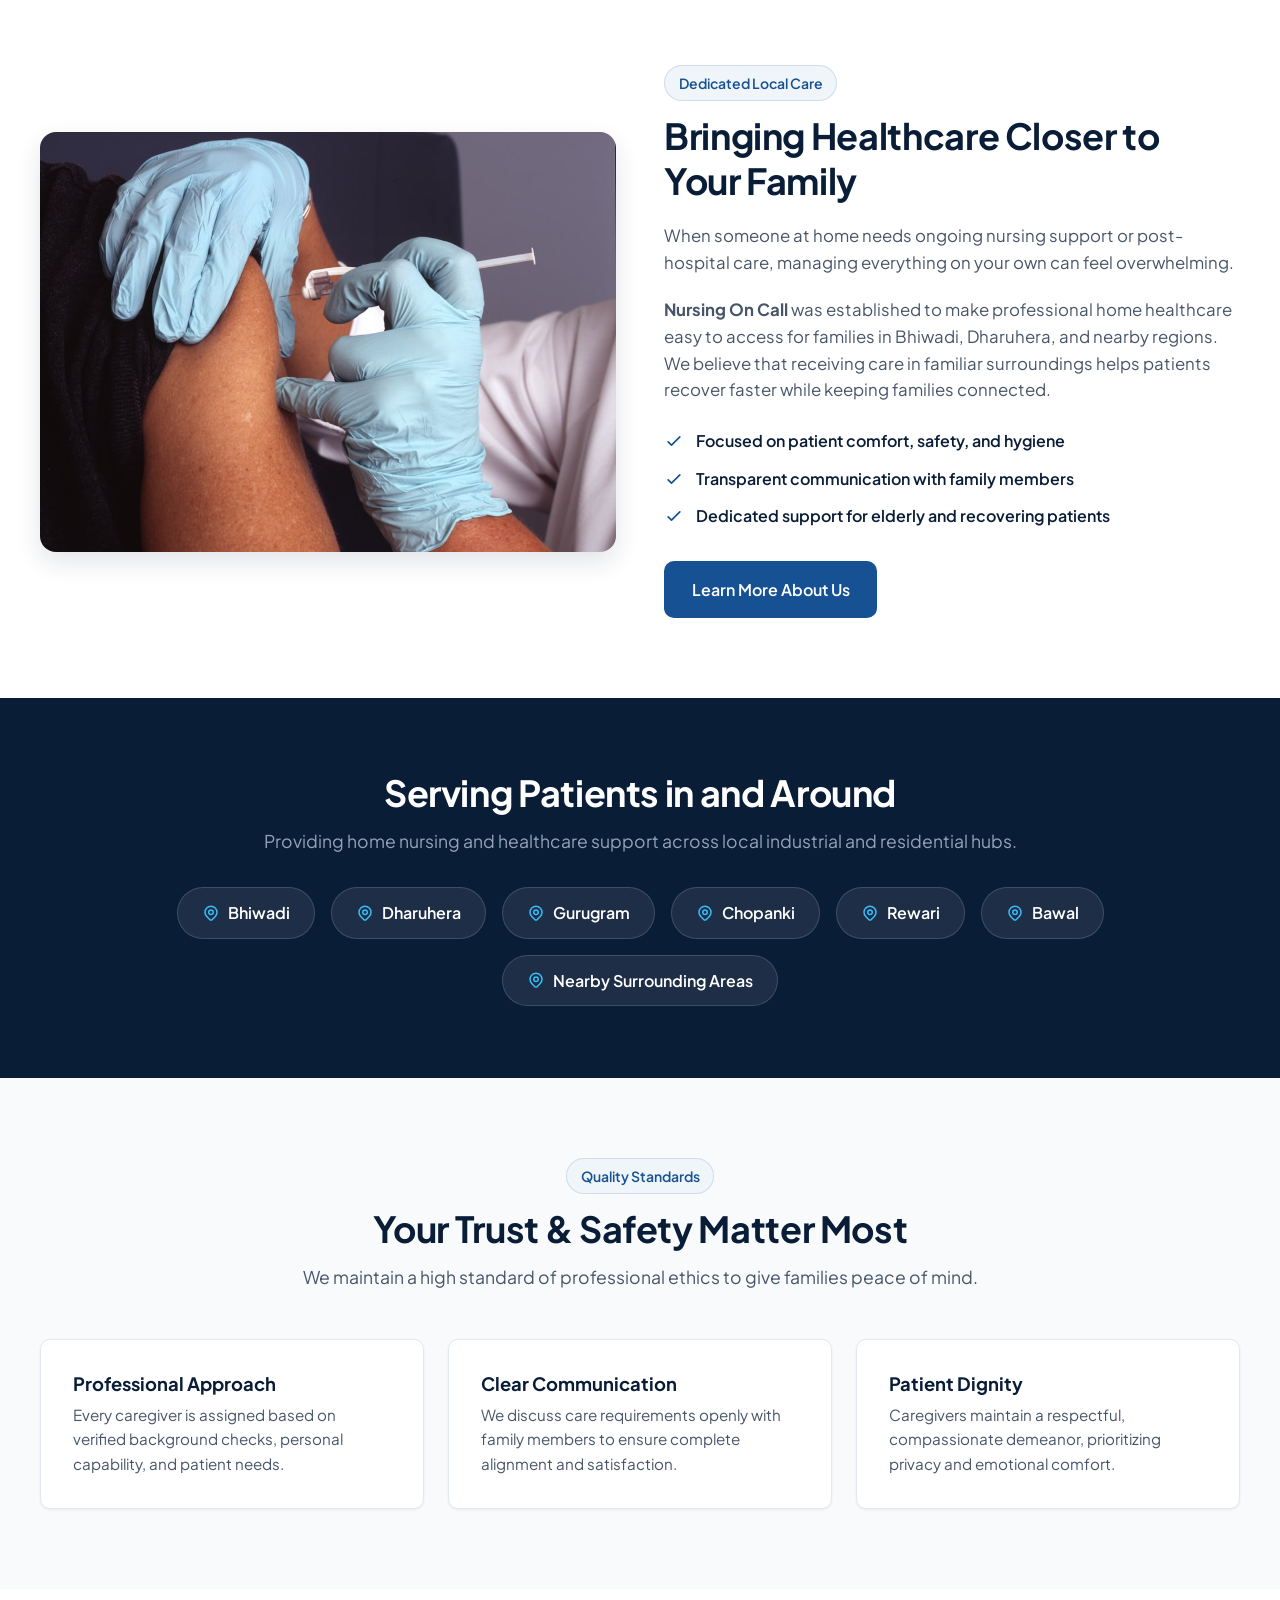
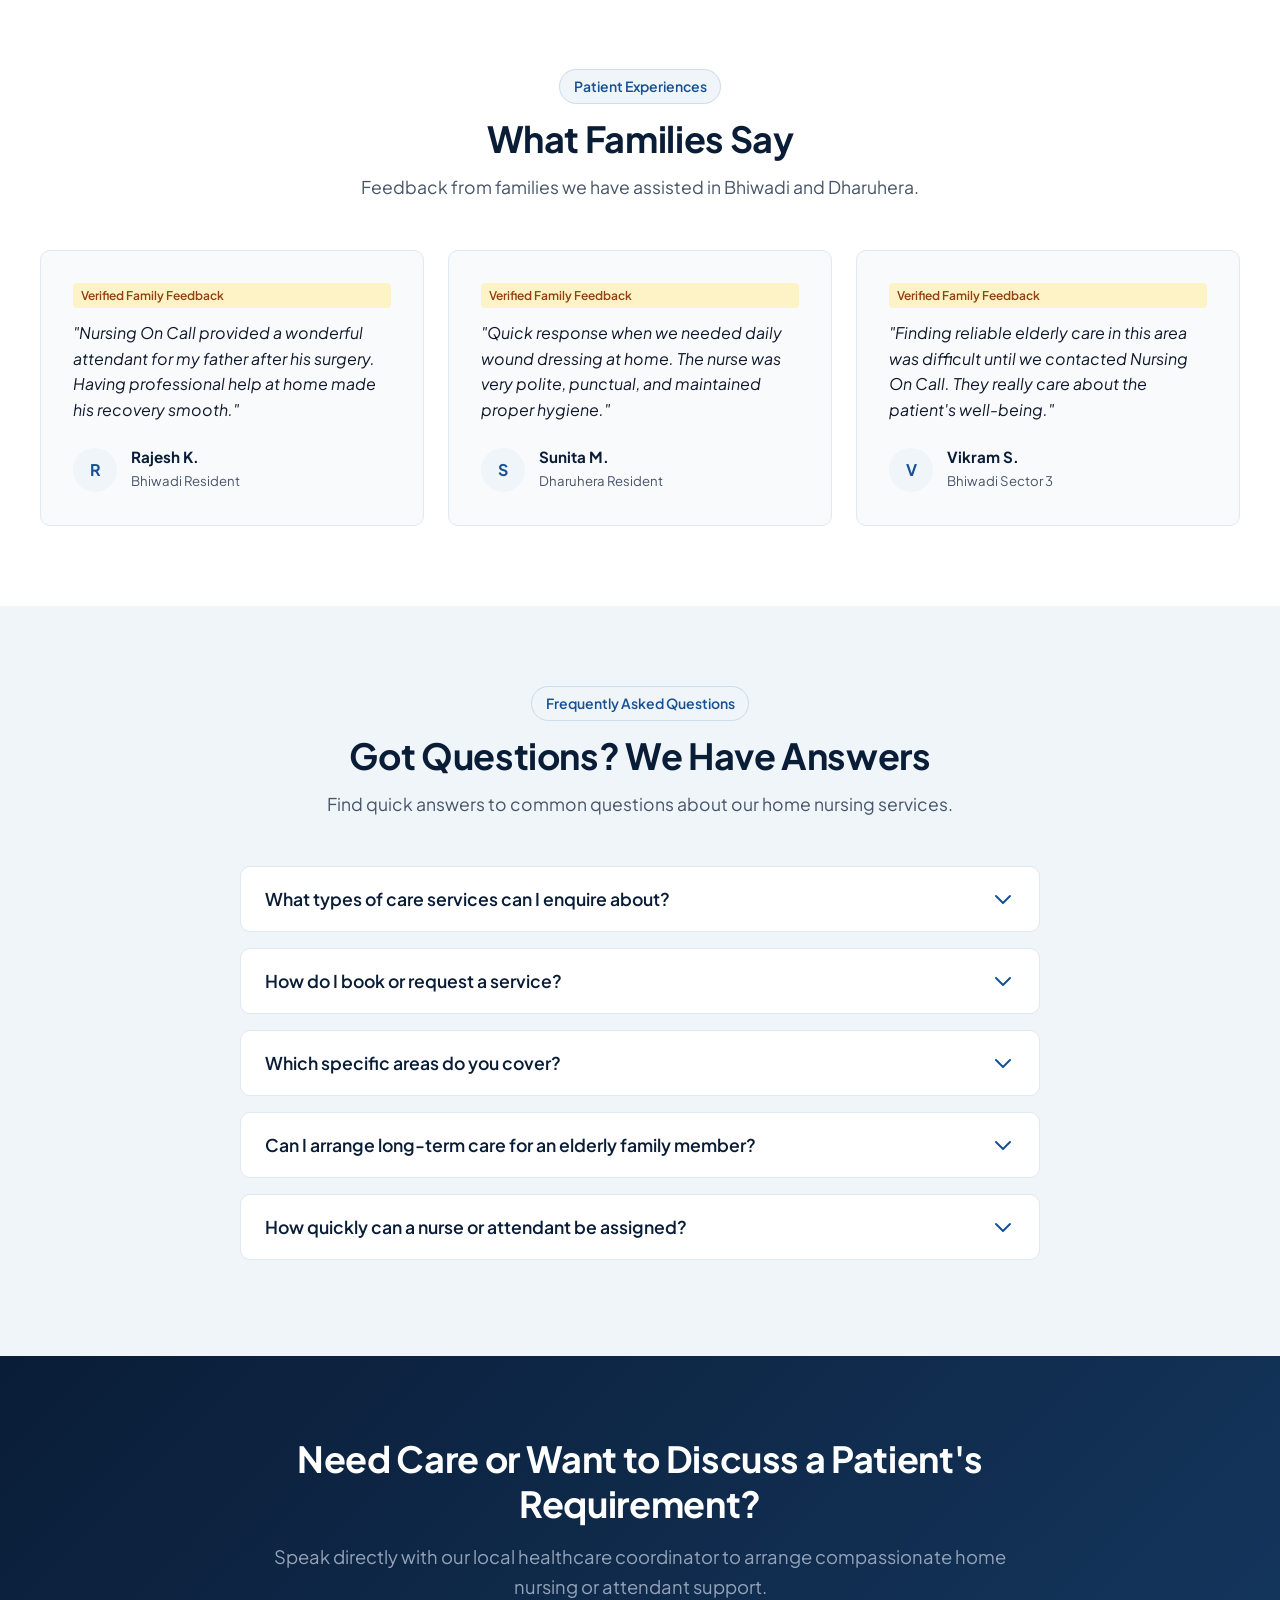
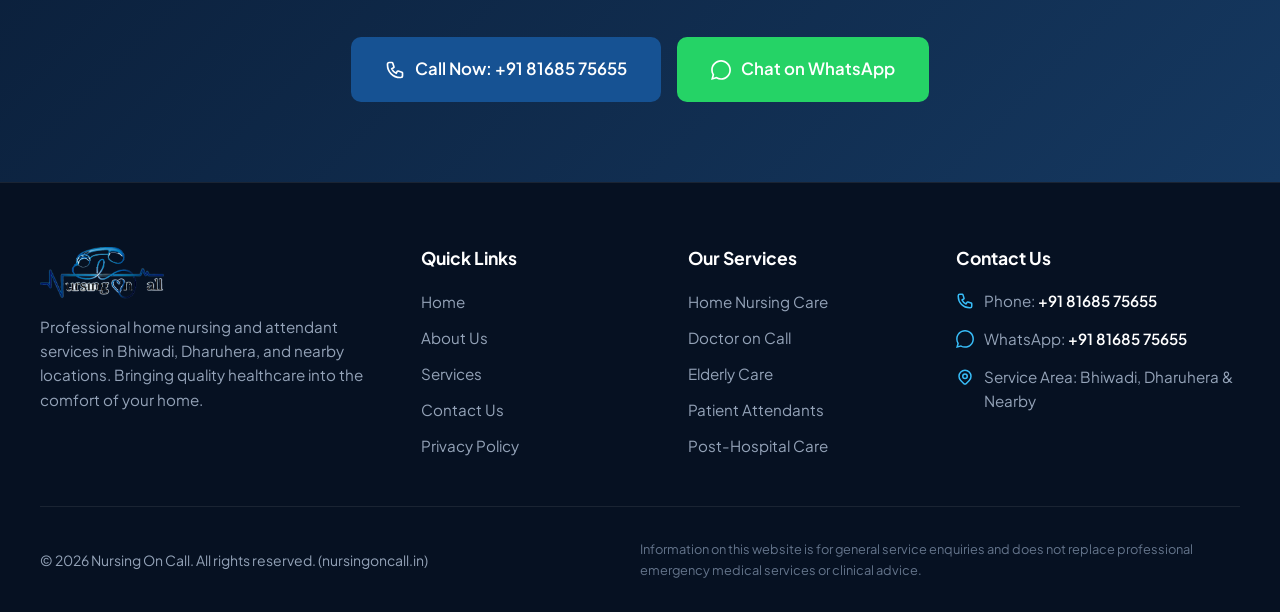
==== commit 73db8979: "minor Update" ====
--- a/index.html
+++ b/index.html
@@ -406,7 +406,7 @@
         </div>
         <div class="location-chip">
           <svg width="18" height="18" fill="none" stroke="currentColor" viewBox="0 0 24 24"><path stroke-linecap="round" stroke-linejoin="round" stroke-width="2" d="M17.657 16.657L13.414 20.9a1.998 1.998 0 01-2.827 0l-4.244-4.243a8 8 0 1111.314 0z"/><path stroke-linecap="round" stroke-linejoin="round" stroke-width="2" d="M15 11a3 3 0 11-6 0 3 3 0 016 0z"/></svg>
-          Neemrana
+          Gurugram
         </div>
         <div class="location-chip">
           <svg width="18" height="18" fill="none" stroke="currentColor" viewBox="0 0 24 24"><path stroke-linecap="round" stroke-linejoin="round" stroke-width="2" d="M17.657 16.657L13.414 20.9a1.998 1.998 0 01-2.827 0l-4.244-4.243a8 8 0 1111.314 0z"/><path stroke-linecap="round" stroke-linejoin="round" stroke-width="2" d="M15 11a3 3 0 11-6 0 3 3 0 016 0z"/></svg>
@@ -556,7 +556,7 @@
           </button>
           <div class="faq-answer">
             <div class="faq-answer-inner">
-              We primarily serve Bhiwadi, Dharuhera, Neemrana, Chopanki, Rewari, Bawal, and nearby industrial/residential sectors. Contact us to verify coverage for your specific location.
+              We primarily serve Bhiwadi, Dharuhera, Gurugram, Chopanki, Rewari, Bawal, and nearby industrial/residential sectors. Contact us to verify coverage for your specific location.
             </div>
           </div>
         </div>
